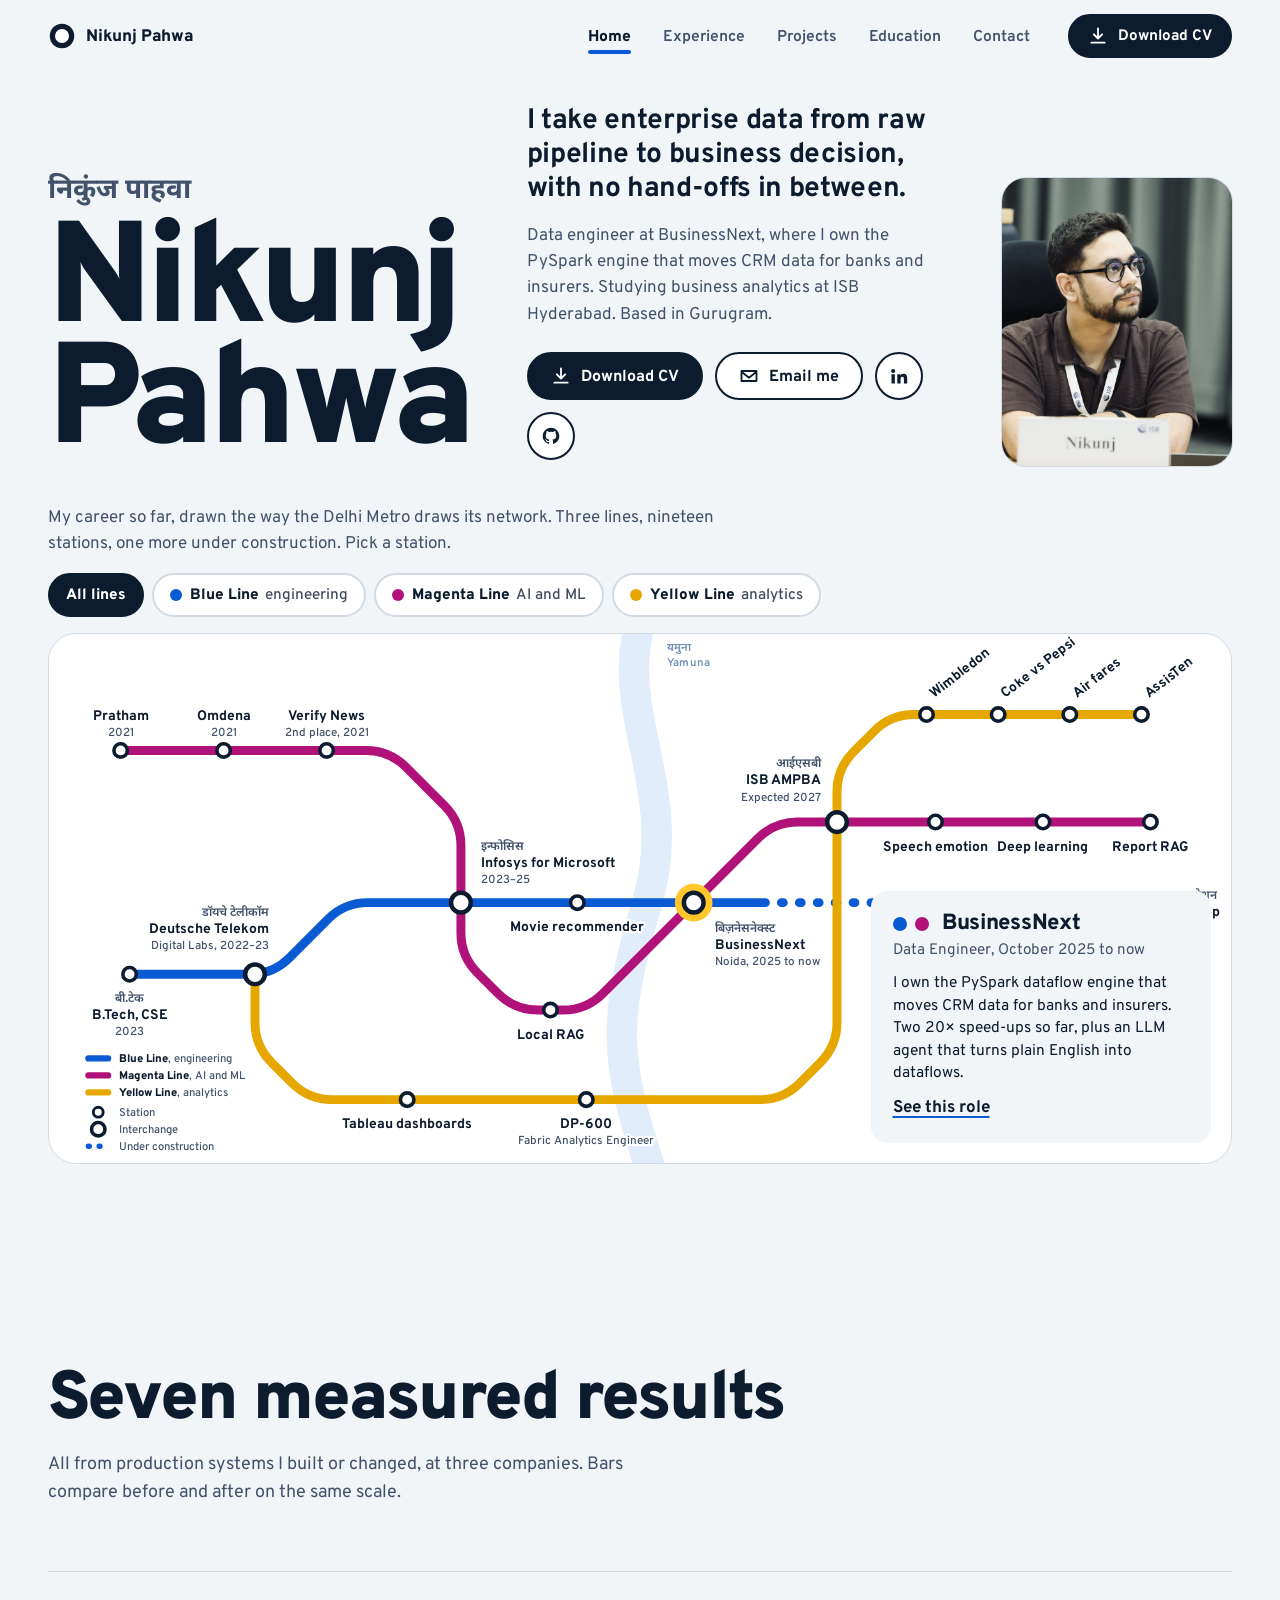
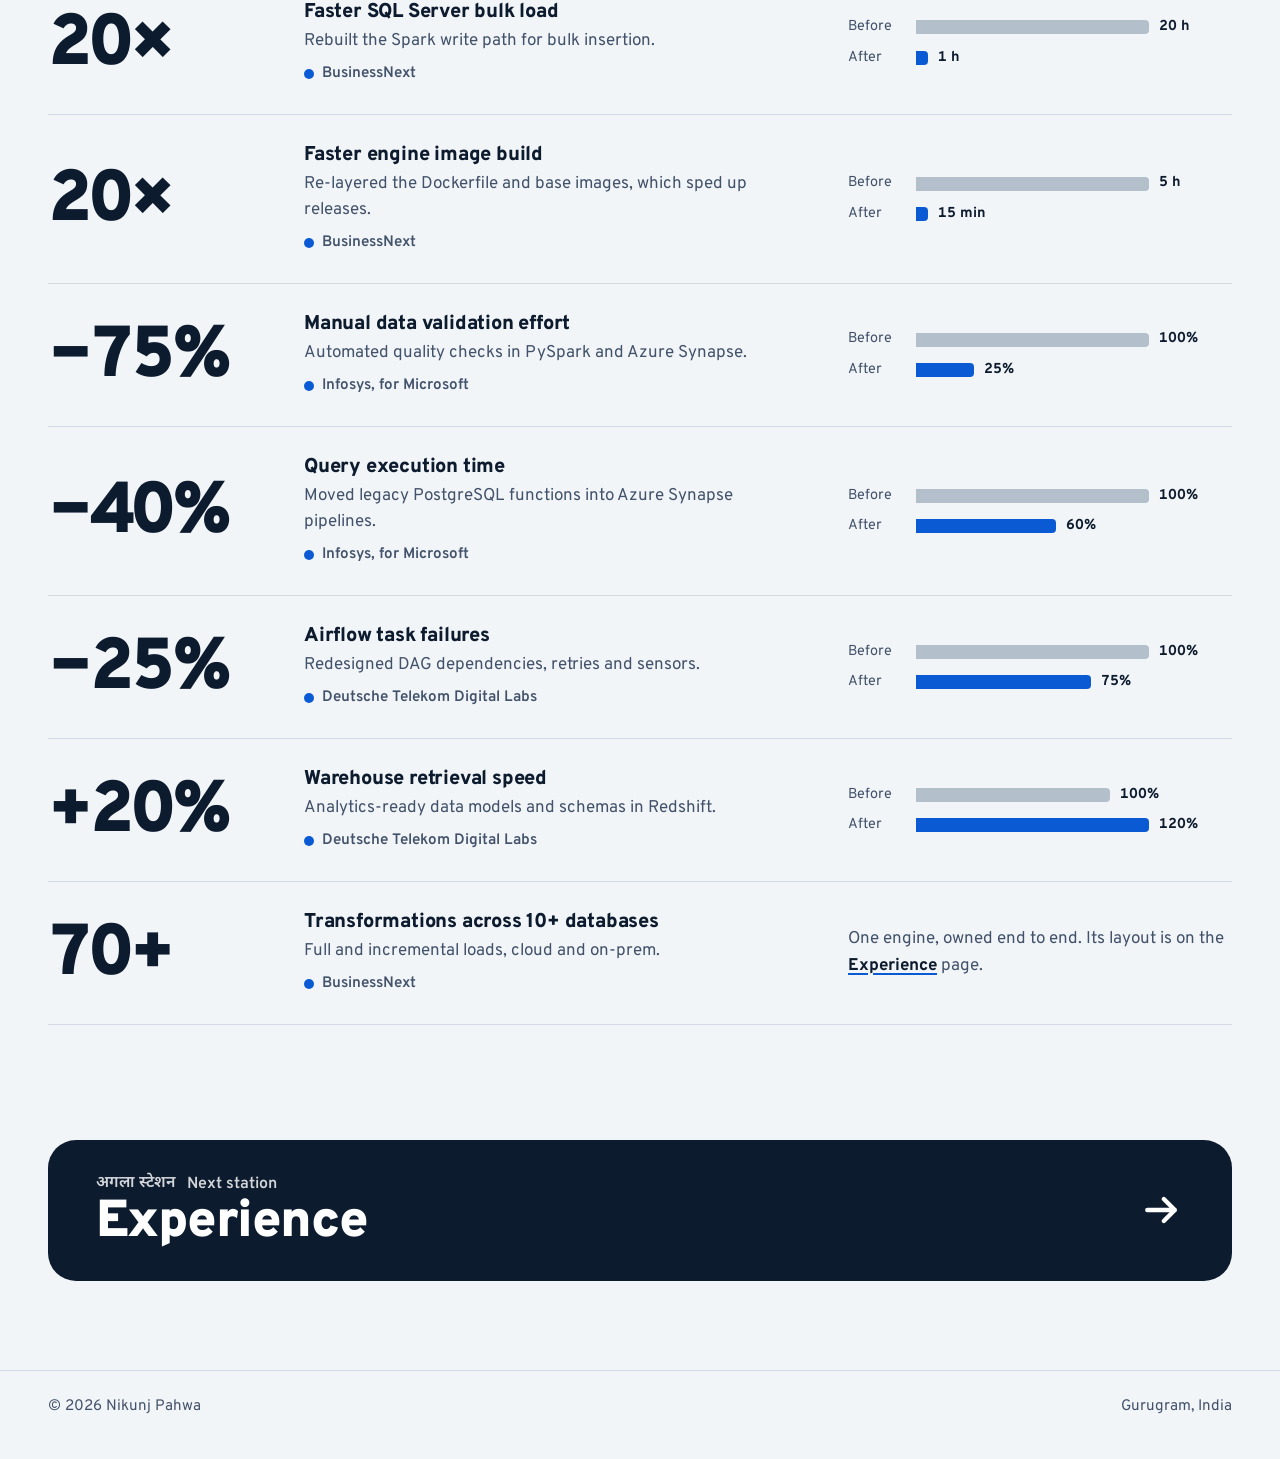
==== index.html @ 9998d5fd "Publish portfolio site Five pages drawn as a Delhi Metro map: home, experience, projects, education " ====
<!DOCTYPE html>
<html lang="en">
<head>
<meta charset="utf-8">
<meta name="viewport" content="width=device-width, initial-scale=1">
<title>Nikunj Pahwa, data engineer</title>
<meta name="description" content="Nikunj Pahwa is a data engineer in Gurugram who owns a PySpark dataflow engine at BusinessNext and studies business analytics at ISB. His career, drawn as a Delhi Metro style map.">
<meta name="theme-color" content="#F2F5F8">
<link rel="canonical" href="https://nik-o-o.github.io/">
<meta property="og:type" content="website">
<meta property="og:site_name" content="Nikunj Pahwa">
<meta property="og:title" content="Nikunj Pahwa, data engineer">
<meta property="og:description" content="Nikunj Pahwa is a data engineer in Gurugram who owns a PySpark dataflow engine at BusinessNext and studies business analytics at ISB. His career, drawn as a Delhi Metro style map.">
<meta property="og:url" content="https://nik-o-o.github.io/">
<meta property="og:image" content="https://nik-o-o.github.io/share.png">
<meta property="og:image:width" content="1200">
<meta property="og:image:height" content="630">
<meta property="og:image:alt" content="Nikunj Pahwa, data engineer, with his career drawn as a metro map">
<meta name="twitter:card" content="summary_large_image">
<link rel="stylesheet" href="fonts.css">
<link rel="stylesheet" href="styles.css">
<link rel="icon" href="data:image/svg+xml,%3Csvg xmlns='http://www.w3.org/2000/svg' viewBox='0 0 32 32'%3E%3Ccircle cx='16' cy='16' r='11' fill='%23fff' stroke='%230D1B2E' stroke-width='6'/%3E%3C/svg%3E">
</head>
<body style="--here:var(--eng)">

<svg width="0" height="0" style="position:absolute" aria-hidden="true" focusable="false">
  <defs>
    <symbol id="i-download" viewBox="0 0 24 24"><path d="M12 3v12m0 0-5-5m5 5 5-5M4 20h16" fill="none" stroke="currentColor" stroke-width="2.2" stroke-linecap="round" stroke-linejoin="round"/></symbol>
    <symbol id="i-mail" viewBox="0 0 24 24"><path d="M3 6h18v12H3zM3 7l9 7 9-7" fill="none" stroke="currentColor" stroke-width="2.2" stroke-linecap="round" stroke-linejoin="round"/></symbol>
    <symbol id="i-copy" viewBox="0 0 24 24"><path d="M9 9h11v11H9zM5 15H4V4h11v1" fill="none" stroke="currentColor" stroke-width="2.2" stroke-linecap="round" stroke-linejoin="round"/></symbol>
    <symbol id="i-linkedin" viewBox="0 0 24 24"><path fill="currentColor" d="M4.98 3.5a2.5 2.5 0 1 1 0 5 2.5 2.5 0 0 1 0-5ZM3 9.75h4V21H3V9.75Zm6.5 0h3.8v1.6h.06c.53-.95 1.83-1.95 3.76-1.95 4.02 0 4.76 2.5 4.76 5.75V21h-4v-5.2c0-1.24-.02-2.84-1.83-2.84-1.83 0-2.11 1.35-2.11 2.75V21h-4V9.75Z"/></symbol>
    <symbol id="i-github" viewBox="0 0 24 24"><path fill="currentColor" d="M12 2a10 10 0 0 0-3.16 19.49c.5.09.68-.22.68-.48v-1.7c-2.78.6-3.37-1.34-3.37-1.34-.46-1.16-1.11-1.47-1.11-1.47-.91-.62.07-.6.07-.6 1 .07 1.53 1.03 1.53 1.03.9 1.52 2.34 1.08 2.91.83.09-.65.35-1.09.63-1.34-2.22-.25-4.56-1.11-4.56-4.94 0-1.09.39-1.98 1.03-2.68-.1-.25-.45-1.27.1-2.64 0 0 .84-.27 2.75 1.02a9.6 9.6 0 0 1 5 0c1.91-1.29 2.75-1.02 2.75-1.02.55 1.37.2 2.39.1 2.64.64.7 1.03 1.59 1.03 2.68 0 3.84-2.34 4.68-4.57 4.93.36.31.68.92.68 1.85v2.74c0 .27.18.58.69.48A10 10 0 0 0 12 2Z"/></symbol>
    <symbol id="i-out" viewBox="0 0 24 24"><path d="M9 5h10v10M19 5 6 18" fill="none" stroke="currentColor" stroke-width="2.2" stroke-linecap="round" stroke-linejoin="round"/></symbol>
    <symbol id="i-arrow" viewBox="0 0 24 24"><path d="M4 12h15m0 0-6-6m6 6-6 6" fill="none" stroke="currentColor" stroke-width="2.4" stroke-linecap="round" stroke-linejoin="round"/></symbol>
    <symbol id="i-send" viewBox="0 0 24 24"><path d="M21 3 10 14M21 3l-7 18-4-7-7-4 18-7Z" fill="none" stroke="currentColor" stroke-width="2.2" stroke-linecap="round" stroke-linejoin="round"/></symbol>
  </defs>
</svg>

<a class="skip" href="#main">Skip to content</a>

<header class="top">
  <div class="top-in">
    <a class="brand" href="index.html" aria-label="Nikunj Pahwa, home">
      <svg viewBox="0 0 32 32" width="28" height="28" aria-hidden="true"><circle cx="16" cy="16" r="11" fill="#fff" stroke="currentColor" stroke-width="6"/></svg>
      <span>Nikunj Pahwa</span>
    </a>
    <nav class="top-nav" aria-label="Pages"><a href="index.html" aria-current="page"><span>Home</span></a><a href="experience.html"><span>Experience</span></a><a href="projects.html"><span>Projects</span></a><a href="about.html"><span>Education</span></a><a href="contact.html"><span>Contact</span></a></nav>
    <a class="btn btn-ink btn-sm" href="Nikunj_Pahwa_CV.pdf" download><svg class="ic" aria-hidden="true"><use href="#i-download"/></svg><span>Download CV</span></a>
  </div>
</header>

<main id="main">
<section class="hero" aria-labelledby="h-name">
  <div class="wrap">
    <div class="hero-head">
      <div class="hero-name">
        <p class="hi" lang="hi">निकुंज पाहवा</p>
        <h1 id="h-name">Nikunj<br>Pahwa</h1>
      </div>
      <div class="hero-photo"><img src="photo.jpg" width="720" height="900" alt="Nikunj Pahwa at an ISB session, behind a name card that reads Nikunj"></div>
      <div class="hero-say">
        <p class="lede">I take enterprise data from raw pipeline to business decision, with no hand-offs in between.</p>
        <p class="where">Data engineer at BusinessNext, where I own the PySpark engine that moves CRM data for banks and insurers. Studying business analytics at ISB Hyderabad. Based in Gurugram.</p>
        <div class="actions">
          <a class="btn btn-ink" href="Nikunj_Pahwa_CV.pdf" download><svg class="ic" aria-hidden="true"><use href="#i-download"/></svg><span>Download CV</span></a>
          <a class="btn" href="mailto:nikunjpahwa2000@gmail.com"><svg class="ic" aria-hidden="true"><use href="#i-mail"/></svg><span>Email me</span></a>
          <a class="btn btn-icon" href="https://www.linkedin.com/in/nikunjpahwa/" target="_blank" rel="noopener" aria-label="LinkedIn profile"><svg class="ic" aria-hidden="true"><use href="#i-linkedin"/></svg></a>
          <a class="btn btn-icon" href="https://github.com/nik-o-o" target="_blank" rel="noopener" aria-label="GitHub profile"><svg class="ic" aria-hidden="true"><use href="#i-github"/></svg></a>
        </div>
      </div>
    </div>

    <div class="map-bar">
      <p id="map-cap">My career so far, drawn the way the Delhi Metro draws its network. Three lines, nineteen stations, one more under construction. Pick a station.</p>
      <div class="linekey" role="group" aria-label="Show a line">
        <button type="button" data-line="all" aria-pressed="true"><b>All lines</b></button>
        <button type="button" data-line="eng" aria-pressed="false"><i class="bul eng" aria-hidden="true"></i><b>Blue Line</b><span>engineering</span></button>
        <button type="button" data-line="ml" aria-pressed="false"><i class="bul ml" aria-hidden="true"></i><b>Magenta Line</b><span>AI and ML</span></button>
        <button type="button" data-line="ana" aria-pressed="false"><i class="bul ana" aria-hidden="true"></i><b>Yellow Line</b><span>analytics</span></button>
      </div>
    </div>

    <div class="map-panel">
      <div class="map-scroll" id="mapScroll" tabindex="-1">
        <svg id="map" viewBox="0 0 1320 590" role="group" aria-labelledby="map-cap"></svg>
      </div>
      <p class="pan-hint">Drag the map sideways to see every line.</p>
      <aside class="board" id="board" aria-live="polite" aria-label="Selected station"></aside>
    </div>
  </div>
</section>

<section class="sec" id="results" aria-labelledby="h-results">
  <div class="wrap">
    <header class="sec-head">
      <h2 id="h-results">Seven measured results</h2>
      <p>All from production systems I built or changed, at three companies. Bars compare before and after on the same scale.</p>
    </header>
    <ul class="results" id="resultList"></ul>
  </div>
</section>

<nav class="next" aria-label="Next page">
  <div class="wrap">
    <a href="experience.html">
      <span><span class="lab"><span lang="hi">अगला स्टेशन</span><span>Next station</span></span><strong>Experience</strong></span>
      <svg class="ic" aria-hidden="true"><use href="#i-arrow"/></svg>
    </a>
  </div>
</nav>
</main>

<footer class="foot">
  <div class="wrap">
    <p>© 2026 Nikunj Pahwa</p>
    <p>Gurugram, India</p>
  </div>
</footer>

<div class="toast" id="toast" role="status" aria-live="polite"></div>

<script src="script.js"></script>
</body>
</html>
---- fonts.css ----
/* Overpass (SIL Open Font License), embedded so the page also works when opened straight from disk. */
@font-face{font-family:"Overpass";src:url("[data-uri]") format("woff2");font-weight:100 900;font-style:normal;font-display:swap}
/* Noto Sans Devanagari (SIL Open Font License), reduced to the Hindi words this site uses. */
@font-face{font-family:"Noto Sans Devanagari";src:url("[data-uri]") format("woff2");font-weight:100 900;font-style:normal;font-display:swap}
---- styles.css ----
/* Nikunj Pahwa portfolio. Light theme, drawn in the manner of a Delhi Metro map.
   Tokens first, then base, components, sections. Spacing on an 8px grid. */

:root{
  /* surfaces and ink */
  --ground:#F2F5F8;
  --surface:#FFFFFF;
  --ink:#0D1B2E;
  --ink-2:#42526A;
  --ink-3:#5A687D;
  --rule:#D3DAE3;
  --neutral-bar:#B4BFCC;

  /* the three lines (validated as a colour-blind-safe set) */
  --eng:#0A5BD3;
  --ml:#B0127A;
  --ana:#E6A700;
  --eng-wash:#E6EFFC;
  --ml-wash:#F9E7F2;
  --ana-wash:#FFF4CF;
  --river:#E1EDFB;
  --heat-lo:#FFF8E1;
  --heat-hi:#E08A00;
  --hindi:"Noto Sans Devanagari","Kohinoor Devanagari","Nirmala UI",sans-serif;

  /* selection, "you are here" */
  --you:#FFC72C;

  --radius-s:8px;
  --radius-m:16px;
  --radius-l:28px;
  --wrap:1320px;
  --pad:clamp(20px,4vw,48px);
  --t:200ms;
  --font:"Overpass",ui-sans-serif,system-ui,-apple-system,"Segoe UI",Roboto,"Helvetica Neue",Arial,sans-serif;
}

*,*::before,*::after{box-sizing:border-box}
html{scroll-behavior:smooth;-webkit-text-size-adjust:100%;scroll-padding-top:136px}
@media (min-width:980px){html{scroll-padding-top:96px}}
[lang="hi"]{font-family:var(--hindi)}
body{
  margin:0;background:var(--ground);color:var(--ink);
  font-family:var(--font);font-size:1.0625rem;line-height:1.55;font-weight:400;
  -webkit-font-smoothing:antialiased;text-rendering:optimizeLegibility;
}
h1,h2,h3,h4,p,ul,ol,dl,dd,figure{margin:0}
ul,ol{padding:0;list-style:none}
a{color:inherit}
button,input,textarea{font:inherit;color:inherit}
strong,b{font-weight:700}
:focus-visible{outline:3px solid var(--eng);outline-offset:3px;border-radius:4px}
.sr{position:absolute;width:1px;height:1px;overflow:hidden;clip:rect(0 0 0 0);white-space:nowrap}
.wrap{max-width:calc(var(--wrap) + 2*var(--pad));margin-inline:auto;padding-inline:var(--pad)}

.skip{position:absolute;left:16px;top:-80px;z-index:100;background:var(--ink);color:#fff;padding:12px 16px;border-radius:var(--radius-s);font-weight:700}
.skip:focus{top:16px}

/* line bullets: the same coloured disc the map key uses */
.bul{display:inline-block;width:.62em;height:.62em;border-radius:50%;margin-right:.42em;vertical-align:.02em;flex:none}
.bul.eng{background:var(--eng)}
.bul.ml{background:var(--ml)}
.bul.ana{background:var(--ana)}
.bul + .bul{margin-left:-.22em}

/* ---------- buttons ---------- */
.btn{
  display:inline-flex;align-items:center;justify-content:center;gap:10px;
  min-height:48px;padding:0 22px;border-radius:999px;
  border:2px solid var(--ink);background:var(--surface);color:var(--ink);
  font-weight:700;font-size:1rem;line-height:1;text-decoration:none;cursor:pointer;
  transition:background var(--t),color var(--t),border-color var(--t);
}
.btn span{padding-top:.14em}
.btn:hover{background:var(--ink);color:#fff}
.btn-ink{background:var(--ink);color:#fff}
.btn-ink:hover{background:var(--eng);border-color:var(--eng)}
.btn-eng{background:var(--eng);border-color:var(--eng);color:#fff}
.btn-eng:hover{background:var(--ink);border-color:var(--ink)}
.btn-icon{width:48px;padding:0}
.btn-sm{min-height:44px;padding:0 18px;font-size:.95rem}
.ic{width:20px;height:20px;flex:none}

.text-link{display:inline-flex;align-items:center;gap:8px;min-height:44px;font-weight:700;text-decoration:underline;text-decoration-thickness:2px;text-underline-offset:4px;text-decoration-color:var(--eng)}
.text-link:hover{color:var(--eng)}
.text-link .ic{width:16px;height:16px}

/* segmented control */
.seg{display:inline-flex;border:2px solid var(--ink);border-radius:999px;padding:2px;background:var(--surface);flex:none}
.seg button{min-height:44px;padding:0 16px;border:0;border-radius:999px;background:transparent;font-weight:700;font-size:.9rem;cursor:pointer;transition:background var(--t),color var(--t)}
.seg button[aria-pressed="true"]{background:var(--ink);color:#fff}

/* ---------- top bar ---------- */
.top{position:sticky;top:0;z-index:50;background:color-mix(in srgb,var(--ground) 86%,transparent);backdrop-filter:blur(12px);-webkit-backdrop-filter:blur(12px);border-bottom:1px solid transparent;transition:border-color var(--t)}
.top.is-stuck{border-bottom-color:var(--rule)}
.top-in{max-width:calc(var(--wrap) + 2*var(--pad));margin-inline:auto;padding:0 var(--pad);display:grid;grid-template-columns:1fr auto;grid-template-areas:"brand cv" "nav nav";align-items:center;gap:0 24px}
.brand{grid-area:brand;display:inline-flex;align-items:center;gap:10px;font-weight:800;font-size:1.05rem;text-decoration:none;min-height:64px;letter-spacing:-.01em;justify-self:start}
.brand span{padding-top:.14em}
.top .btn-sm{grid-area:cv}
.top-nav{grid-area:nav;display:flex;gap:4px;overflow-x:auto;margin:0 calc(-1*var(--pad));padding:0 calc(var(--pad) - 14px) 8px;scrollbar-width:none}
.top-nav::-webkit-scrollbar{display:none}
.top-nav a{position:relative;display:inline-flex;align-items:center;min-height:44px;padding:0 14px;border-radius:999px;font-weight:600;font-size:.98rem;text-decoration:none;color:var(--ink-2);white-space:nowrap;transition:background var(--t),color var(--t)}
.top-nav a span{padding-top:.14em}
@media (max-width:979px){.top-nav{gap:0;padding-inline:calc(var(--pad) - 7px)}.top-nav a{padding:0 7px;font-size:.9rem}.top-nav a[aria-current="page"]::after{left:7px;right:7px}}
.top-nav a:hover{background:var(--surface);color:var(--ink)}
.top-nav a[aria-current="page"]{color:var(--ink);font-weight:800}
.top-nav a[aria-current="page"]::after{content:"";position:absolute;left:14px;right:14px;bottom:4px;height:4px;border-radius:2px;background:var(--here,var(--eng))}
@media (min-width:980px){
  .top-in{grid-template-columns:auto 1fr auto;grid-template-areas:"brand nav cv";height:72px}
  .top-nav{justify-content:flex-end;overflow:visible;margin:0;padding:0}
}

/* ---------- hero ---------- */
.hero{padding:clamp(16px,2.4vw,32px) 0 clamp(48px,7vw,96px)}
.hero-head{display:grid;gap:20px 24px;margin-bottom:clamp(28px,3vw,40px);grid-template-columns:minmax(0,1fr);grid-template-areas:"photo" "name" "say"}
.hero-name{grid-area:name}
.hero-name .hi{font-weight:700;font-size:clamp(1.25rem,2.2vw,1.75rem);color:var(--ink-2);line-height:1.3;margin-bottom:4px}
.hero h1{
  font-weight:900;font-size:clamp(4.25rem,19vw,9.75rem);line-height:.84;letter-spacing:-.04em;
  padding-top:.08em;
}
.hero-photo{grid-area:photo;width:120px;aspect-ratio:4/5;border-radius:20px;overflow:hidden;background:var(--rule);box-shadow:0 0 0 1px var(--rule)}
.hero-photo img{display:block;width:100%;height:100%;object-fit:cover;object-position:50% 30%}
.hero-say{grid-area:say;max-width:36rem}
.lede{font-size:clamp(1.375rem,2.2vw,1.875rem);line-height:1.22;font-weight:700;letter-spacing:-.012em;text-wrap:balance}
.where{margin-top:16px;color:var(--ink-2);max-width:34rem}
.actions{display:flex;flex-wrap:wrap;gap:12px;margin-top:24px}
@media (min-width:900px){
  .hero-head{grid-template-columns:auto minmax(0,1fr);grid-template-areas:"name photo" "name say";align-items:end;gap:20px clamp(40px,6vw,96px)}
  .hero h1{font-size:clamp(6rem,11.2vw,9.75rem)}
  .hero-photo{width:104px;border-radius:16px}
  .hero-say{padding-bottom:6px}
}
@media (min-width:1180px){
  .hero-head{grid-template-columns:auto minmax(0,1fr) clamp(200px,18vw,248px);grid-template-areas:"name say photo";gap:0 clamp(40px,4.4vw,72px)}
  .hero-photo{width:100%;border-radius:24px}
}

.map-bar{display:flex;flex-wrap:wrap;align-items:center;justify-content:space-between;gap:16px 32px;margin-bottom:16px}
.map-bar p{color:var(--ink-2);max-width:44rem}
.linekey{display:flex;flex-wrap:wrap;gap:8px}
.linekey button{
  display:inline-flex;align-items:center;min-height:44px;padding:0 16px;border-radius:999px;
  border:2px solid var(--rule);background:var(--surface);font-weight:700;font-size:.95rem;cursor:pointer;
  transition:border-color var(--t),background var(--t),color var(--t);
}
.linekey button:hover{border-color:var(--ink)}
.linekey button[aria-pressed="true"]{background:var(--ink);border-color:var(--ink);color:#fff}
.linekey .bul{width:12px;height:12px;margin-right:8px;box-shadow:0 0 0 2px #fff}
.linekey b{font-weight:800;padding-top:.14em}
.linekey span{font-weight:500;margin-left:6px;padding-top:.14em;opacity:.78}

.map-panel{position:relative;background:var(--surface);border:1px solid var(--rule);border-radius:var(--radius-l);overflow:hidden}
.map-scroll{overflow-x:auto;overscroll-behavior-x:contain;-webkit-overflow-scrolling:touch}
#map{display:block;width:100%;min-width:1040px;height:auto;font-family:var(--font)}
.pan-hint{padding:0 20px 12px;font-size:.875rem;color:var(--ink-3)}
@media (min-width:1088px){.pan-hint{display:none}}

/* map marks */
#map .line{fill:none;stroke-width:10;stroke-linecap:round;stroke-linejoin:round;transition:opacity var(--t)}
#map .line.eng{stroke:var(--eng)} #map .line.ml{stroke:var(--ml)} #map .line.ana{stroke:var(--ana)}
#map .future{fill:none;stroke:var(--eng);stroke-width:10;stroke-dasharray:2 18;stroke-linecap:round;transition:opacity var(--t)}
#map .lbl{font-size:15.5px;font-weight:700;fill:var(--ink);paint-order:stroke;stroke:#fff;stroke-width:5px;stroke-linejoin:round}
#map .sub{font-size:13px;font-weight:500;fill:var(--ink-2);paint-order:stroke;stroke:#fff;stroke-width:5px;stroke-linejoin:round}
#map .key text{font-size:12.5px;font-weight:500;fill:var(--ink-2)}
#map .key .k-n{font-weight:800;fill:var(--ink)}
#map .lbl-hi{font-family:var(--hindi);font-size:13.5px;font-weight:600;fill:var(--ink-2);paint-order:stroke;stroke:#fff;stroke-width:5px;stroke-linejoin:round}
#map .river-lbl{font-size:12.5px;font-weight:600;fill:#6F8FB8;letter-spacing:.02em}
#map .river-lbl.hi{font-family:var(--hindi);letter-spacing:0}
#map .st{cursor:pointer;transition:opacity var(--t)}
#map .st:focus{outline:none}
#map .st .halo{fill:var(--you);opacity:0;transition:opacity var(--t)}
#map .st .dot{fill:#fff;stroke:var(--ink);stroke-width:4;transition:stroke-width var(--t)}
#map .st.x .dot{stroke-width:5}
#map .st.open .dot{stroke:var(--eng);stroke-dasharray:4 4}
#map .st:hover .dot,#map .st:focus-visible .dot{stroke-width:6.5}
#map .st.is-on .halo{opacity:1}
#map .st:focus-visible .halo{opacity:1;fill:var(--eng-wash);stroke:var(--eng);stroke-width:3}
#map .train{fill:var(--ink);transition:opacity var(--t)}
#map .train-lamp{fill:var(--you)}
#map .dim{opacity:.14}
#map .st.dim{opacity:.28}
#map .hide{opacity:0}

/* station board */
.board{border-top:1px solid var(--rule);padding:20px 24px 24px;display:grid;gap:8px 32px}
.board h3{font-size:1.375rem;font-weight:800;letter-spacing:-.015em;line-height:1.15;display:flex;align-items:center;flex-wrap:wrap;gap:0 4px}
.board h3 .bul{width:14px;height:14px}
.board .meta{color:var(--ink-2);font-size:.95rem;margin-top:2px}
.board .txt{font-size:1rem;line-height:1.45}
.board a{display:inline-flex;align-items:center;min-height:44px;font-weight:700;text-decoration:underline;text-decoration-thickness:2px;text-underline-offset:4px;text-decoration-color:var(--eng)}
.board a:hover{color:var(--eng)}
@media (min-width:760px){
  .board{grid-template-columns:minmax(0,22rem) minmax(0,1fr) auto;align-items:center}
}
@media (min-width:1280px){
  .board{
    position:absolute;right:20px;bottom:20px;width:calc(30.5% - 20px);
    display:block;border:0;background:var(--ground);border-radius:var(--radius-m);padding:20px 22px 12px;
    min-height:212px;
  }
  .board .txt{margin-top:10px;font-size:.97rem}
  .board a{margin-top:2px}
}

/* ---------- sections ---------- */
.sec{padding:clamp(64px,9vw,128px) 0}
.sec + .sec{border-top:1px solid var(--rule)}
.sec-head{margin-bottom:clamp(32px,5vw,64px);max-width:52rem}
.sec-head h2{font-weight:900;font-size:clamp(2.25rem,5.4vw,4.25rem);line-height:.98;letter-spacing:-.03em;text-wrap:balance}
.sec-head h2 .bul{width:.42em;height:.42em;vertical-align:.14em;margin-right:.24em}
.sec-head h2 .bul + .bul{margin-left:-.12em}
.sec-head p{margin-top:16px;color:var(--ink-2);font-size:1.125rem;max-width:40rem}

.kind{display:flex;align-items:center;font-size:.95rem;font-weight:600;color:var(--ink-2);margin-bottom:8px}
.kind .bul{width:12px;height:12px;margin-right:8px}
.kind .bul + .bul{margin-left:-4px}
.points{display:grid;gap:10px}
.points li{position:relative;padding-left:22px;max-width:44rem}
.points li::before{content:"";position:absolute;left:0;top:.62em;width:10px;height:3px;border-radius:2px;background:var(--ink)}
.tools-line{margin-top:20px;font-size:.95rem;color:var(--ink-2);max-width:44rem}
.tools-line span{font-weight:700;color:var(--ink);margin-right:6px}

/* ---------- results ---------- */
.results li{display:grid;gap:8px 24px;padding:24px 0;border-top:1px solid var(--rule);align-items:center}
.results li:last-child{border-bottom:1px solid var(--rule)}
.results .fig{font-weight:900;font-size:clamp(3rem,6vw,4.5rem);line-height:.9;letter-spacing:-.04em;padding-top:.1em;font-variant-numeric:tabular-nums}
.results h3{font-size:1.25rem;font-weight:800;letter-spacing:-.01em;line-height:1.2}
.results .how{color:var(--ink-2);margin-top:4px;max-width:30rem}
.results .at{display:flex;align-items:center;font-size:.95rem;font-weight:600;color:var(--ink-2);margin-top:8px}
.results .at .bul{width:10px;height:10px;margin-right:8px}
.cmp{display:grid;gap:8px}
.cmp-row{display:grid;grid-template-columns:3.5rem minmax(0,1fr);align-items:center;gap:12px;font-size:.9rem;color:var(--ink-2)}
.cmp-track{display:flex;align-items:center;gap:10px}
.cmp-bar{height:14px;border-radius:0 4px 4px 0;background:var(--neutral-bar);min-width:4px;transform-origin:left center;flex:none}
.cmp-bar.after{background:var(--eng)}
.cmp-val{font-weight:700;color:var(--ink);white-space:nowrap;font-variant-numeric:tabular-nums}
.results .plain{color:var(--ink-2);max-width:26rem}
.results .plain a{color:var(--ink);font-weight:700;text-decoration:underline;text-decoration-thickness:2px;text-underline-offset:3px;text-decoration-color:var(--eng)}
@media (min-width:860px){
  .results li{grid-template-columns:13rem minmax(0,1fr) minmax(0,24rem);gap:16px 48px;padding:28px 0}
}
.results.is-armed .cmp-bar{transform:scaleX(0)}
.results.is-armed.is-in .cmp-bar{transform:none;transition:transform 700ms cubic-bezier(.2,.7,.2,1)}
.results.is-armed.is-in li:nth-child(2) .cmp-bar{transition-delay:80ms}
.results.is-armed.is-in li:nth-child(3) .cmp-bar{transition-delay:160ms}
.results.is-armed.is-in li:nth-child(4) .cmp-bar{transition-delay:240ms}
.results.is-armed.is-in li:nth-child(5) .cmp-bar{transition-delay:320ms}

/* ---------- experience strip ---------- */
.strip{position:relative;padding-top:56px}
.strip::before{content:"";position:absolute;left:10px;top:0;width:10px;height:72px;
  background:radial-gradient(circle,var(--eng) 4.6px,transparent 5.2px) 0 0/10px 20px repeat-y}
.stop{position:relative;padding:0 0 clamp(56px,7vw,88px) 56px;display:grid;gap:20px}
.stop::before{content:"";position:absolute;left:10px;top:16px;bottom:-16px;width:10px;background:var(--eng)}
.stop:last-child{padding-bottom:0}
.stop:last-child::before{display:none}
.stop::after{content:"";position:absolute;left:0;top:2px;width:30px;height:30px;border-radius:50%;background:#fff;border:6px solid var(--ink)}
.stop.is-now::after{background:var(--you)}
.stop-head h3{font-size:clamp(1.625rem,3vw,2.25rem);font-weight:900;letter-spacing:-.025em;line-height:1.05}
.stop-head .role{font-weight:700;margin-top:8px}
.stop-head .when{color:var(--ink-2);margin-top:2px}
.stop-head .aka{display:block}
@media (min-width:980px){
  .stop{grid-template-columns:19rem minmax(0,1fr);gap:48px;padding-left:72px}
}

.route{display:flex;flex-wrap:wrap;gap:6px 0;margin-top:10px}
.route b{position:relative;display:inline-flex;align-items:center;font-weight:700;font-size:.95rem;padding-right:36px}
.route b::before{content:"";width:12px;height:12px;border-radius:50%;border:3px solid var(--ink);background:#fff;margin-right:8px;flex:none;position:relative;z-index:1}
.route b::after{content:"";position:absolute;right:4px;top:50%;width:24px;height:4px;margin-top:-2px;border-radius:2px;background:var(--eng)}
.route b:last-child{padding-right:0}
.route b:last-child::after{display:none}

.engine{display:grid;gap:12px;margin-top:32px;max-width:52rem}
.engine > div{position:relative;border-radius:var(--radius-m);padding:18px 20px;background:var(--surface);border:1px solid var(--rule)}
.engine h4{font-size:1rem;font-weight:800;letter-spacing:-.005em}
.engine p{font-size:.93rem;color:var(--ink-2);margin-top:4px;line-height:1.45}
.engine .eng-core{background:var(--eng);border-color:var(--eng);color:#fff}
.engine .eng-core p{color:#fff}
@media (min-width:720px){
  .engine{grid-template-columns:1fr 1.15fr 1fr;gap:40px}
  .engine > div + div::before{content:"";position:absolute;left:-40px;top:50%;width:40px;height:6px;margin-top:-3px;background:var(--eng)}
}

.agent{margin-top:32px;background:var(--surface);border:1px solid var(--rule);border-radius:var(--radius-l);padding:clamp(20px,3vw,32px);max-width:52rem}
.agent h4{font-size:1.25rem;font-weight:800;letter-spacing:-.01em}
.agent-note{color:var(--ink-2);font-size:.95rem;margin-top:6px;max-width:40rem}
.agent textarea{display:block;width:100%;margin-top:16px;padding:14px 16px;border:2px solid var(--rule);border-radius:var(--radius-m);background:var(--ground);resize:vertical;min-height:136px;line-height:1.45;transition:border-color var(--t)}
.agent textarea:focus{outline:none;border-color:var(--eng)}
.agent-row{display:flex;flex-wrap:wrap;align-items:center;gap:12px 16px;margin-top:12px}
.presets{display:flex;flex-wrap:wrap;gap:8px}
.presets button{min-height:44px;padding:0 14px;border-radius:999px;border:2px solid var(--rule);background:transparent;font-weight:600;font-size:.9rem;cursor:pointer;transition:border-color var(--t)}
.presets button:hover{border-color:var(--ink)}
.agent-out{margin-top:24px;padding-top:20px;border-top:1px solid var(--rule)}
.agent-sum{font-weight:700}
.agent-msg{margin-top:12px;font-size:.93rem;color:var(--ink-2)}
.ops{position:relative;margin-top:16px;display:grid;gap:0}
.ops li{position:relative;display:grid;gap:0 12px;align-items:center;padding:8px 0 8px 34px;animation:opIn 240ms both}
@media (min-width:640px){.ops li{grid-template-columns:6.5rem minmax(0,1fr)}}
.ops li::before{content:"";position:absolute;left:7px;top:0;bottom:0;width:6px;background:var(--eng)}
.ops li:first-child::before{top:50%}
.ops li:last-child::before{bottom:50%}
.ops li:only-child::before{display:none}
.ops li::after{content:"";position:absolute;left:1px;top:50%;width:18px;height:18px;margin-top:-9px;border-radius:50%;background:#fff;border:4px solid var(--ink)}
.ops .k{font-weight:800}
.ops .d{color:var(--ink-2);font-size:.95rem;overflow-wrap:break-word}
@keyframes opIn{from{opacity:0;transform:translateY(6px)}}
.agent details{margin-top:16px}
.agent summary{display:inline-flex;align-items:center;min-height:44px;font-weight:700;cursor:pointer;text-decoration:underline;text-decoration-thickness:2px;text-underline-offset:4px;text-decoration-color:var(--eng);list-style:none}
.agent summary::-webkit-details-marker{display:none}
.agent pre{margin:8px 0 0;padding:16px;border-radius:var(--radius-m);background:var(--ground);overflow:auto;max-height:340px;font-size:.84rem;line-height:1.5}
.agent code{font-family:ui-monospace,SFMono-Regular,Menlo,Consolas,monospace}
.agent .k1{color:var(--eng)}
.agent .s1{color:#8A0E60}

/* ---------- projects ---------- */
.feat{display:grid;gap:32px;padding:clamp(40px,5vw,64px) 0;border-top:1px solid var(--rule)}
.feat:first-of-type{border-top:0;padding-top:0}
.feat h3{font-size:clamp(1.875rem,3.6vw,2.75rem);font-weight:900;letter-spacing:-.028em;line-height:1.02}
.ask{margin-top:12px;font-size:1.1875rem;line-height:1.4;font-weight:500;max-width:36rem}
.stats{display:grid;grid-template-columns:repeat(3,minmax(0,1fr));gap:16px 24px;margin:28px 0}
.stats dt{font-weight:900;font-size:clamp(1.75rem,3vw,2.5rem);letter-spacing:-.03em;line-height:1;font-variant-numeric:tabular-nums;white-space:nowrap}
.stats dd{margin-top:6px;font-size:.9rem;line-height:1.35;color:var(--ink-2)}
@media (max-width:520px){.stats{grid-template-columns:1fr}.stats div{display:grid;grid-template-columns:7rem 1fr;gap:12px;align-items:baseline}}
@media (min-width:1040px){
  .feat{grid-template-columns:minmax(0,1fr) minmax(0,1fr);gap:clamp(40px,5vw,80px);align-items:start}
  .feat.flip .feat-text{order:2}
  .feat .viz{position:sticky;top:104px}
}

.viz{background:var(--surface);border:1px solid var(--rule);border-radius:var(--radius-l);padding:clamp(20px,3vw,32px)}
.viz-head{display:flex;flex-wrap:wrap;align-items:center;justify-content:space-between;gap:12px 16px;margin-bottom:24px}
.viz-head h4{font-size:1.125rem;font-weight:800;letter-spacing:-.01em;line-height:1.25;max-width:26rem}
.viz-note{margin-top:20px;font-size:.95rem;color:var(--ink-2)}
.viz-note b{color:var(--ink)}
.viz-fine{margin-top:8px;font-size:.85rem;color:var(--ink-3)}

.hbars{display:grid;gap:16px}
.hb .n{display:flex;justify-content:space-between;gap:16px;font-size:.93rem;color:var(--ink-2);margin-bottom:6px}
.hb .n b{color:var(--ink);font-variant-numeric:tabular-nums}
.hb.final .n span{color:var(--ink);font-weight:700}
.hb-track{position:relative;height:16px}
.hb-track::before{content:"";position:absolute;inset:0;border-radius:0 4px 4px 0;background:var(--ground)}
.hb-bar{position:absolute;left:0;top:0;bottom:0;border-radius:0 4px 4px 0;background:color-mix(in srgb,var(--ml) 38%,#fff);transition:width 300ms cubic-bezier(.2,.7,.2,1)}
.hb.final .hb-bar{background:var(--ml)}
.hb-ci{position:absolute;top:50%;height:2px;margin-top:-1px;background:var(--ink)}
.hb-ci::before,.hb-ci::after{content:"";position:absolute;top:-4px;width:2px;height:10px;background:var(--ink)}
.hb-ci::before{left:0}.hb-ci::after{right:0}
.hb-target{position:absolute;top:-5px;bottom:-5px;width:0;border-left:2px dashed var(--ink)}
.hb-key{display:flex;flex-wrap:wrap;gap:6px 20px;margin-top:4px;font-size:.85rem;color:var(--ink-2)}
.hb-key span{display:inline-flex;align-items:center;gap:8px}
.hb-key i{display:inline-block;width:0;height:14px;border-left:2px dashed var(--ink)}
.hb-key i.ci{width:18px;height:2px;border:0;background:var(--ink)}

/* tennis grid */
.court-wrap{max-width:26rem}
.court{display:grid;grid-template-columns:2.75rem repeat(4,minmax(0,1fr));gap:2px}
.court .hd{display:flex;align-items:center;justify-content:center;font-size:.85rem;font-weight:700;color:var(--ink-2);min-height:28px}
.court .corner{font-size:.72rem;line-height:1.15;color:var(--ink-3);display:flex;align-items:center}
.court button,.adrow button{
  min-height:56px;border:0;border-radius:6px;cursor:pointer;color:var(--ink);
  display:flex;flex-direction:column;align-items:center;justify-content:center;gap:0;line-height:1.15;
  font-size:.82rem;font-weight:600;transition:box-shadow var(--t);
}
.court button small,.adrow button small{font-size:1.05rem;font-weight:800;font-variant-numeric:tabular-nums}
.court button:hover,.adrow button:hover{box-shadow:inset 0 0 0 2px var(--ink)}
.court button[aria-pressed="true"],.adrow button[aria-pressed="true"]{box-shadow:inset 0 0 0 3px var(--ink)}
.adrow{display:grid;grid-template-columns:2.75rem repeat(2,minmax(0,1fr));gap:2px;margin-top:2px}
.adrow button{min-height:48px;flex-direction:row;gap:8px}
.court-scale{display:flex;align-items:center;gap:10px;margin-top:12px;font-size:.82rem;color:var(--ink-2);max-width:26rem}
.court-scale i{flex:1;height:8px;border-radius:4px;background:linear-gradient(to right,var(--heat-lo),color-mix(in srgb,var(--heat-hi) 79%,var(--heat-lo)))}
.court-out{margin-top:20px;padding-top:20px;border-top:1px solid var(--rule)}
.court-out .row3{display:grid;grid-template-columns:repeat(3,minmax(0,1fr));gap:16px}
.court-out .row3 b{display:block;font-size:1.75rem;font-weight:900;letter-spacing:-.02em;line-height:1;font-variant-numeric:tabular-nums}
.court-out .row3 span{display:block;margin-top:6px;font-size:.85rem;line-height:1.3;color:var(--ink-2)}
.court-out p{margin-top:16px;font-size:.95rem}

/* elasticity */
.slider{display:grid;grid-template-columns:auto minmax(0,1fr) 3.25rem;align-items:center;gap:16px;margin-bottom:24px;font-weight:700}
.slider output{font-size:1.5rem;font-weight:900;letter-spacing:-.02em;text-align:right;font-variant-numeric:tabular-nums}
input[type=range]{-webkit-appearance:none;appearance:none;width:100%;height:44px;background:transparent;cursor:pointer;margin:0}
input[type=range]::-webkit-slider-runnable-track{height:8px;border-radius:4px;background:var(--ana)}
input[type=range]::-moz-range-track{height:8px;border-radius:4px;background:var(--ana)}
input[type=range]::-webkit-slider-thumb{-webkit-appearance:none;width:28px;height:28px;margin-top:-10px;border-radius:50%;background:#fff;border:6px solid var(--ink)}
input[type=range]::-moz-range-thumb{width:16px;height:16px;border-radius:50%;background:#fff;border:6px solid var(--ink)}
#cokeBars .hb-bar{background:var(--ana)}
#cokeBars .hb-base{position:absolute;top:-5px;bottom:-5px;width:0;border-left:2px solid var(--ink)}
#cokeBars .base-lab{position:relative;height:18px;font-size:.82rem;color:var(--ink-2)}
#cokeBars .base-lab span{position:absolute;transform:translateX(-50%);white-space:nowrap}

.more-h{margin-top:clamp(24px,4vw,48px);padding-top:clamp(40px,5vw,64px);border-top:1px solid var(--rule);font-size:clamp(1.5rem,2.6vw,2rem);font-weight:900;letter-spacing:-.02em}
.more{display:grid;gap:0 clamp(40px,5vw,80px);margin-top:8px}
.more article{padding:28px 0;border-bottom:1px solid var(--rule)}
.more h4{font-size:1.375rem;font-weight:800;letter-spacing:-.015em;line-height:1.15}
.more article > p:not(.kind):not(.tools-line){margin-top:10px;color:var(--ink-2);max-width:40rem}
.more .tools-line{margin-top:12px}
@media (min-width:900px){.more{grid-template-columns:1fr 1fr}}

/* ---------- rules ---------- */
.rules{display:grid;gap:40px clamp(32px,4vw,64px)}
.rules article{border-top:6px solid var(--ink);padding-top:20px}
.rules h3{font-size:1.5rem;font-weight:900;letter-spacing:-.02em;line-height:1.1}
.rules p{margin-top:10px;color:var(--ink-2)}
.rules .proof{color:var(--ink);font-weight:700}
.rules .src{display:flex;align-items:center;font-size:.9rem;font-weight:600;margin-top:14px}
.rules .src .bul{width:10px;height:10px;margin-right:8px}
@media (min-width:720px){.rules{grid-template-columns:1fr 1fr}}
@media (min-width:1080px){.rules{grid-template-columns:repeat(3,1fr)}}

/* ---------- toolkit ---------- */
.kit{display:grid;gap:48px clamp(32px,4vw,64px)}
.kit h3{display:flex;align-items:center;font-size:1.5rem;font-weight:900;letter-spacing:-.02em;padding-bottom:16px;border-bottom:6px solid var(--ink)}
.kit-col:nth-child(1) h3{border-color:var(--eng)}
.kit-col:nth-child(2) h3{border-color:var(--ml)}
.kit-col:nth-child(3) h3{border-color:var(--ana)}
.kit h3 .bul{display:none}
.kit dt{font-weight:800;margin-top:20px}
.kit dd{color:var(--ink-2);margin-top:4px}
@media (min-width:900px){.kit{grid-template-columns:1.25fr 1fr 1fr}}

/* ---------- education ---------- */
.edu{display:grid;gap:48px clamp(40px,5vw,80px)}
.edu h3{font-size:1.5rem;font-weight:900;letter-spacing:-.02em;line-height:1.12}
.edu-main h3{font-size:clamp(1.75rem,3.2vw,2.5rem);max-width:28rem}
.edu article > p:not(.kind){margin-top:10px;color:var(--ink-2);max-width:38rem}
.edu-side{display:grid;gap:40px;align-content:start}
.terms{display:grid;gap:24px 40px;margin-top:28px}
.terms h4{font-size:1rem;font-weight:800;padding-bottom:10px;border-bottom:1px solid var(--rule)}
.terms li{display:flex;flex-wrap:wrap;justify-content:space-between;align-items:center;gap:0 16px;min-height:48px;padding:2px 0;border-bottom:1px solid var(--rule)}
.terms a{display:inline-flex;align-items:center;min-height:44px;font-weight:700;text-decoration:underline;text-decoration-thickness:2px;text-underline-offset:3px;text-decoration-color:var(--ml)}
.terms a:hover{color:var(--eng)}
.certs{margin-top:12px}
.certs li{display:flex;flex-wrap:wrap;justify-content:space-between;gap:0 16px;padding:9px 0;border-bottom:1px solid var(--rule)}
.certs li:first-child{border-top:1px solid var(--rule)}
.certs span{color:var(--ink-2)}
.awards{margin-top:12px;display:grid;gap:12px}
.awards li{color:var(--ink-2);padding-top:12px;border-top:1px solid var(--rule)}
.awards b{color:var(--ink)}
@media (min-width:640px){.terms{grid-template-columns:1fr 1fr}}
@media (min-width:980px){.edu{grid-template-columns:1.35fr 1fr}}

/* ---------- page nameplate, after a platform sign: line colour band, Hindi over English ---------- */
.page-head{padding:clamp(16px,2.4vw,32px) 0 0}
.plate{position:relative;background:var(--surface);border:1px solid var(--rule);border-radius:var(--radius-l);overflow:hidden;padding:clamp(24px,3.4vw,44px) clamp(24px,4vw,56px) clamp(24px,3.4vw,44px) calc(clamp(24px,4vw,56px) + 20px)}
.plate::before{content:"";position:absolute;left:0;top:0;bottom:0;width:20px;background:var(--band,var(--eng))}
.plate .hi{font-weight:700;font-size:clamp(1.25rem,2.4vw,1.875rem);color:var(--ink-2);line-height:1.3}
.plate h1{font-weight:900;font-size:clamp(3rem,9.4vw,7.5rem);line-height:.9;letter-spacing:-.04em;padding-top:.06em}
.plate-say{margin-top:16px;font-size:1.125rem;color:var(--ink-2);max-width:42rem}
.plate.eng{--band:var(--eng)}
.plate.mix{--band:linear-gradient(to bottom,var(--ml) 0 50%,var(--ana) 50% 100%)}
.plate.all{--band:linear-gradient(to bottom,var(--eng) 0 33.4%,var(--ml) 33.4% 66.7%,var(--ana) 66.7% 100%)}
.page-head + .sec{padding-top:clamp(40px,5vw,72px)}
.page-head + .next{padding-top:clamp(32px,4vw,56px)}

/* earlier internships sit on the same strip, set smaller */
.strip-break{position:relative;padding:0 0 28px 56px;font-size:clamp(1.5rem,2.6vw,2rem);font-weight:900;letter-spacing:-.02em}
.strip-break::before{content:"";position:absolute;left:10px;top:-16px;bottom:-16px;width:10px;background:var(--eng)}
@media (min-width:980px){.strip-break{padding-left:72px}}
.stop.minor{padding-bottom:clamp(36px,4vw,48px)}
.stop.minor .stop-head h3{font-size:clamp(1.375rem,2.2vw,1.625rem)}
.stop.minor::after{width:24px;height:24px;left:3px;top:3px;border-width:5px}

/* next station */
.next{padding:0 0 clamp(56px,7vw,96px)}
.next a{display:grid;grid-template-columns:minmax(0,1fr) auto;align-items:center;gap:8px 24px;background:var(--ink);color:#fff;border-radius:var(--radius-l);padding:clamp(20px,3vw,32px) clamp(24px,4vw,48px);text-decoration:none;transition:background var(--t)}
.next a:hover{background:var(--eng)}
.next .lab{display:flex;flex-wrap:wrap;gap:0 12px;font-size:1rem;font-weight:600;opacity:.82}
.next strong{display:block;font-size:clamp(1.75rem,4.6vw,3.25rem);font-weight:900;letter-spacing:-.03em;line-height:1}
.next .ic{width:clamp(28px,4vw,44px);height:clamp(28px,4vw,44px)}

/* message form */
.reach{display:grid;gap:48px clamp(40px,6vw,96px);align-items:start}
@media (min-width:980px){.reach{grid-template-columns:minmax(0,1fr) minmax(0,1.05fr)}}
.msg{background:var(--surface);border:1px solid var(--rule);border-radius:var(--radius-l);padding:clamp(20px,3vw,36px)}
.msg h2{font-size:clamp(1.5rem,2.6vw,2rem);font-weight:900;letter-spacing:-.02em;line-height:1.1}
.msg > p{margin-top:8px;color:var(--ink-2)}
.field{display:grid;gap:6px;margin-top:18px}
.field label{font-weight:700;font-size:.95rem}
.field input,.field textarea{width:100%;min-height:48px;padding:12px 14px;border:2px solid var(--rule);border-radius:12px;background:var(--ground);line-height:1.45;transition:border-color var(--t)}
.field textarea{min-height:152px;resize:vertical}
.field input:focus,.field textarea:focus{outline:none;border-color:var(--eng)}
.hp{position:absolute;left:-9999px;width:1px;height:1px;overflow:hidden}
.msg-row{display:flex;flex-wrap:wrap;align-items:center;gap:12px 20px;margin-top:20px}
.msg-status{font-weight:600;color:var(--ink-2);min-height:1.5em}
.msg-status[data-kind="ok"]{color:#0B6B3A}
.msg-status[data-kind="bad"]{color:#A3121F}
.btn[disabled]{opacity:.55;cursor:progress}

/* ---------- contact ---------- */
.contact{padding-top:clamp(40px,5vw,72px);padding-bottom:clamp(56px,7vw,96px)}
.terminus{position:relative;height:30px;margin-bottom:40px;display:flex;align-items:center}
.t-line{width:clamp(48px,18vw,260px);height:10px;background:var(--eng);border-radius:5px 0 0 5px;margin-left:calc(-1*var(--pad))}
.t-dash{width:clamp(72px,18vw,220px);height:10px;margin-left:10px;background:radial-gradient(circle,var(--eng) 4.6px,transparent 5.2px) 0 0/20px 10px repeat-x}
.t-ring{width:30px;height:30px;border-radius:50%;border:6px dashed var(--eng);background:var(--surface);margin-left:4px;flex:none}
.contact .big{font-weight:900;font-size:clamp(2.5rem,6vw,4.5rem);line-height:.94;letter-spacing:-.035em;text-wrap:balance}
.contact-say{margin-top:24px;font-size:1.1875rem;color:var(--ink-2);max-width:36rem}
.email{margin-top:28px;font-size:clamp(1.25rem,2.6vw,1.875rem);font-weight:800;letter-spacing:-.02em;overflow-wrap:anywhere}
.email a{display:inline-flex;align-items:center;min-height:44px;text-decoration:underline;text-decoration-thickness:.09em;text-underline-offset:.16em;text-decoration-color:var(--eng)}
.email a:hover{color:var(--eng)}

.foot{border-top:1px solid var(--rule);padding:24px 0 40px;color:var(--ink-2);font-size:.95rem}
.foot .wrap{display:flex;flex-wrap:wrap;justify-content:space-between;gap:8px 24px}

.toast{position:fixed;left:50%;bottom:24px;transform:translate(-50%,24px);background:var(--ink);color:#fff;padding:14px 20px;border-radius:999px;font-weight:700;font-size:.95rem;opacity:0;pointer-events:none;transition:opacity var(--t),transform var(--t);z-index:60;max-width:calc(100vw - 32px)}
.toast.show{opacity:1;transform:translate(-50%,0)}

@media (prefers-reduced-motion:reduce){
  html{scroll-behavior:auto}
  *,*::before,*::after{animation:none !important;transition:none !important}
}
@media print{
  .top,.linekey,.pan-hint,.toast,.agent{display:none}
  body{background:#fff}
}
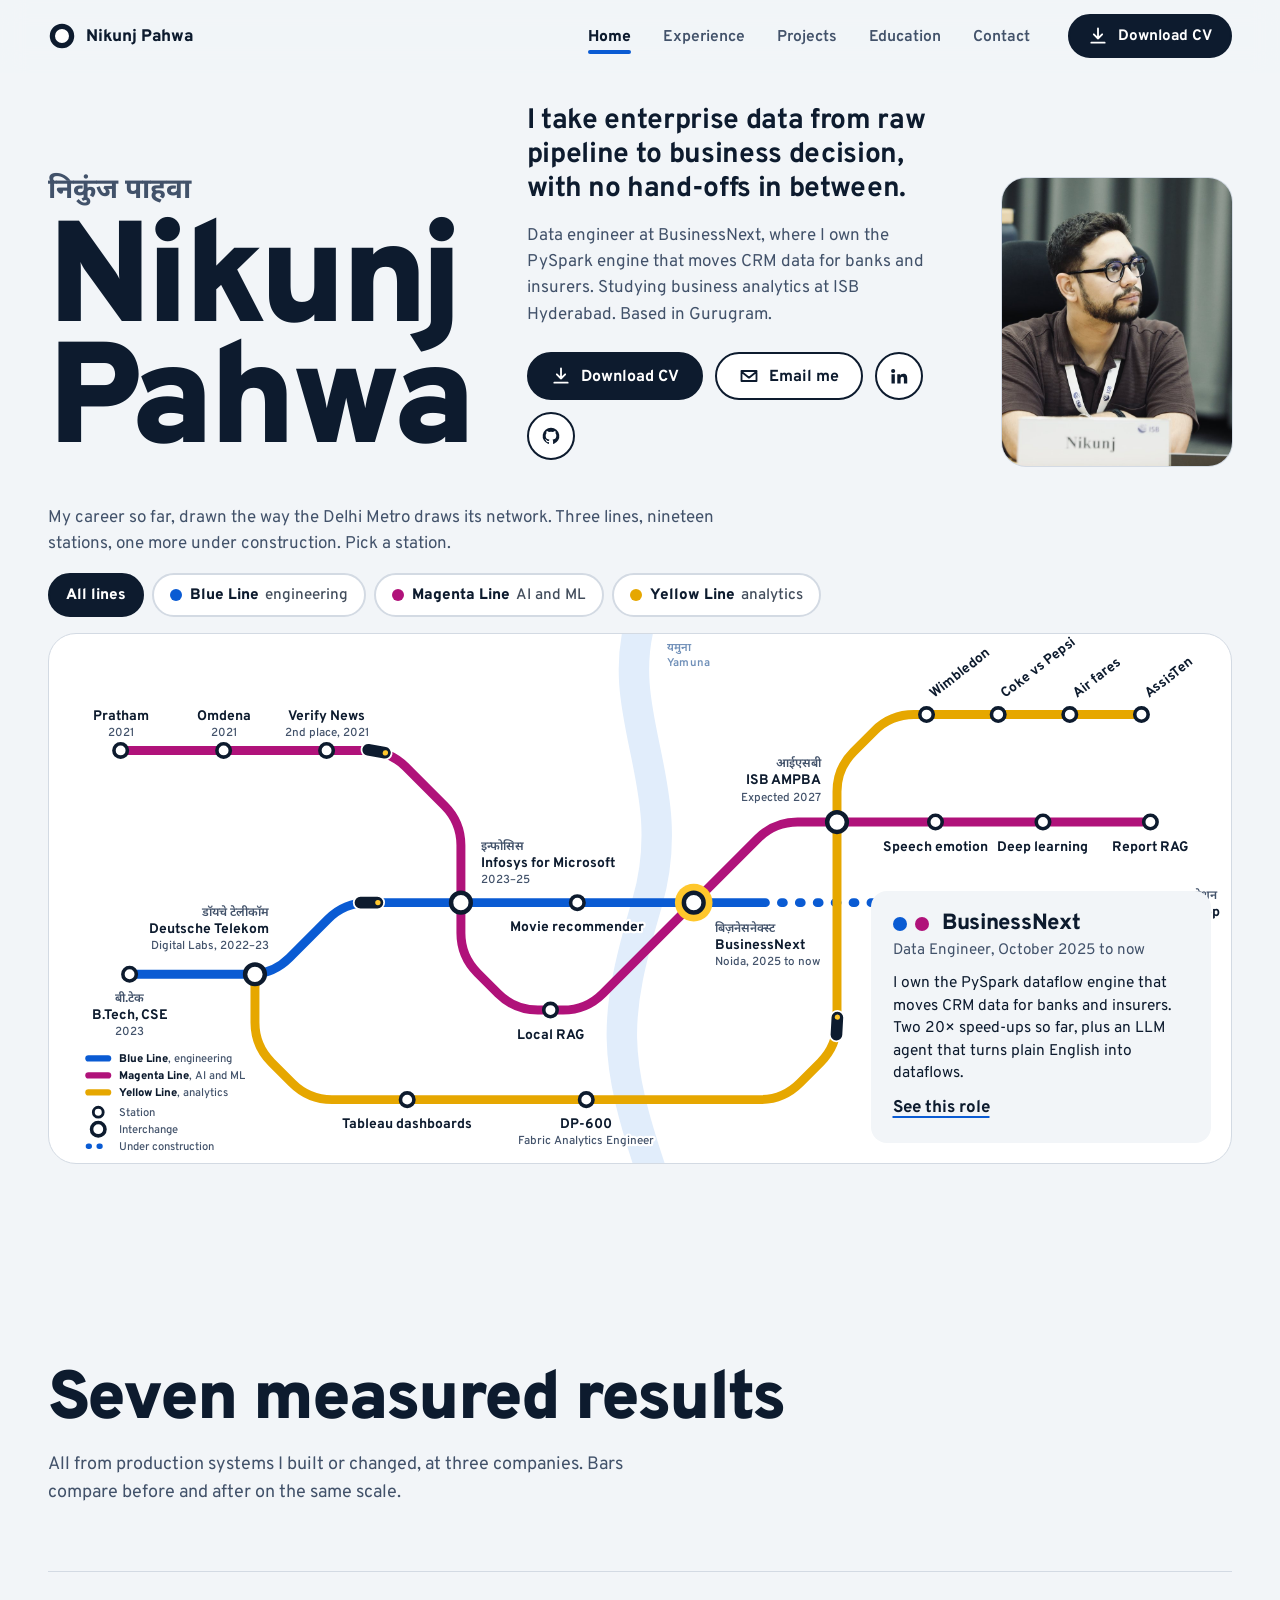
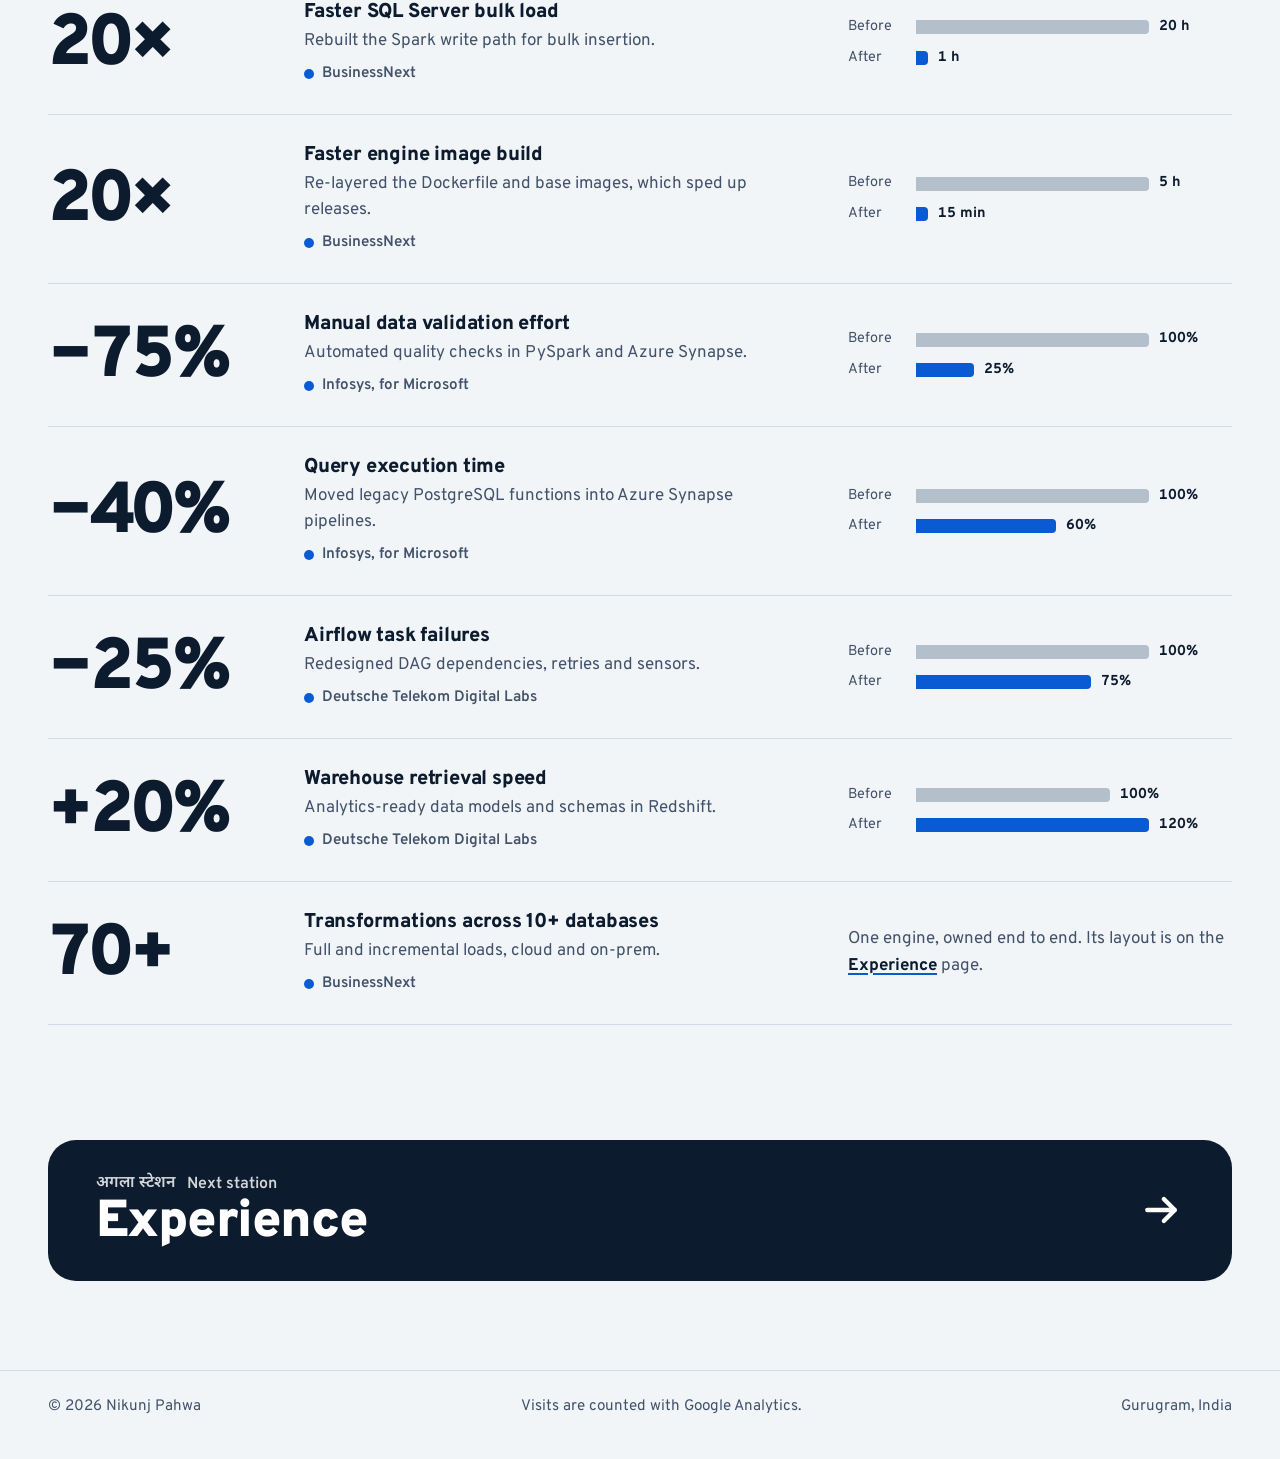
==== commit a2f3c54d: "Harden the site and add Google Analytics - Content security policy on every page: only this site's f" ====
--- a/index.html
+++ b/index.html
@@ -6,6 +6,8 @@
 <title>Nikunj Pahwa, data engineer</title>
 <meta name="description" content="Nikunj Pahwa is a data engineer in Gurugram who owns a PySpark dataflow engine at BusinessNext and studies business analytics at ISB. His career, drawn as a Delhi Metro style map.">
 <meta name="theme-color" content="#F2F5F8">
+<meta http-equiv="Content-Security-Policy" content="default-src 'self'; script-src 'self' https://*.googletagmanager.com; style-src 'self' 'unsafe-inline'; img-src 'self' data: https://*.google-analytics.com https://*.googletagmanager.com; font-src 'self' data:; connect-src 'self' https://api.web3forms.com https://*.google-analytics.com https://*.analytics.google.com https://*.googletagmanager.com; form-action 'self'; base-uri 'self'; object-src 'none'; upgrade-insecure-requests">
+<meta name="referrer" content="strict-origin-when-cross-origin">
 <link rel="canonical" href="https://nik-o-o.github.io/">
 <meta property="og:type" content="website">
 <meta property="og:site_name" content="Nikunj Pahwa">
@@ -19,6 +21,7 @@
 <meta name="twitter:card" content="summary_large_image">
 <link rel="stylesheet" href="fonts.css">
 <link rel="stylesheet" href="styles.css">
+<script src="analytics.js" defer></script>
 <link rel="icon" href="data:image/svg+xml,%3Csvg xmlns='http://www.w3.org/2000/svg' viewBox='0 0 32 32'%3E%3Ccircle cx='16' cy='16' r='11' fill='%23fff' stroke='%230D1B2E' stroke-width='6'/%3E%3C/svg%3E">
 </head>
 <body style="--here:var(--eng)">
@@ -113,6 +116,7 @@
 <footer class="foot">
   <div class="wrap">
     <p>© 2026 Nikunj Pahwa</p>
+    <p>Visits are counted with Google Analytics.</p>
     <p>Gurugram, India</p>
   </div>
 </footer>
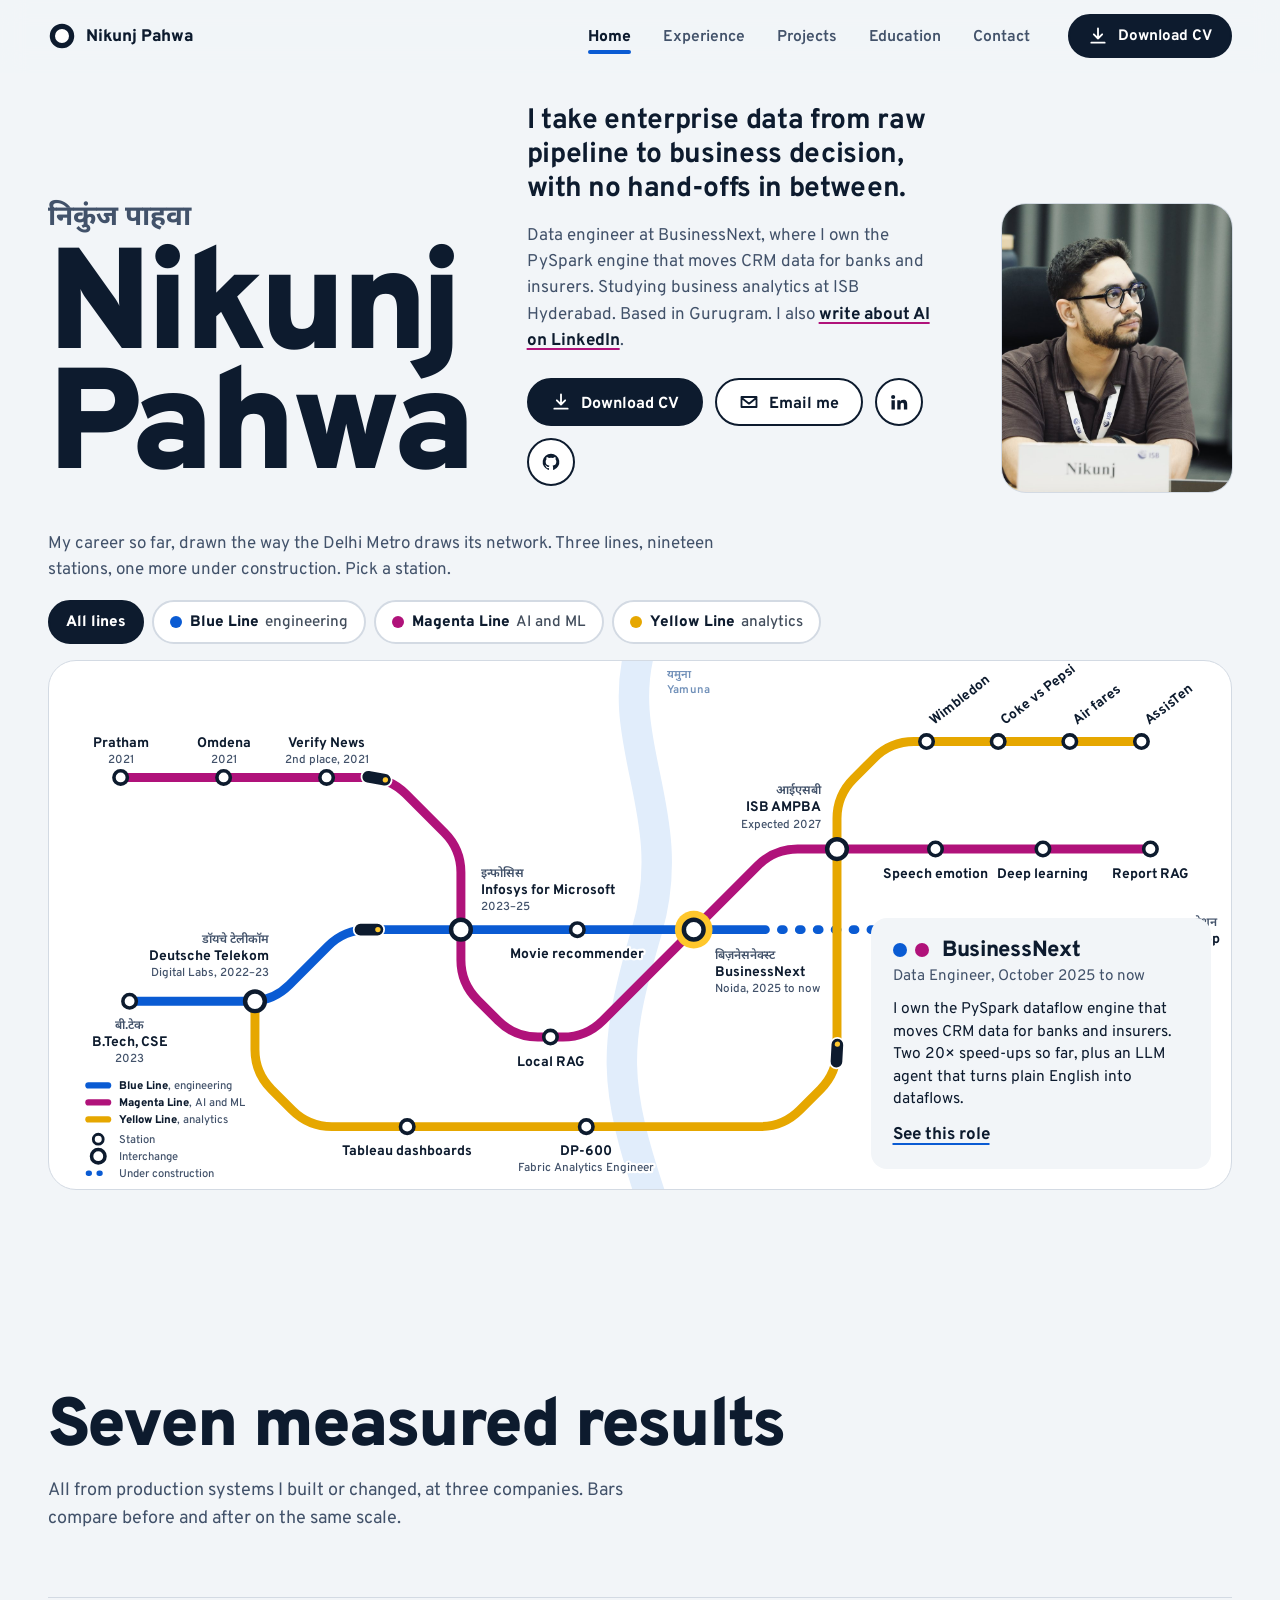
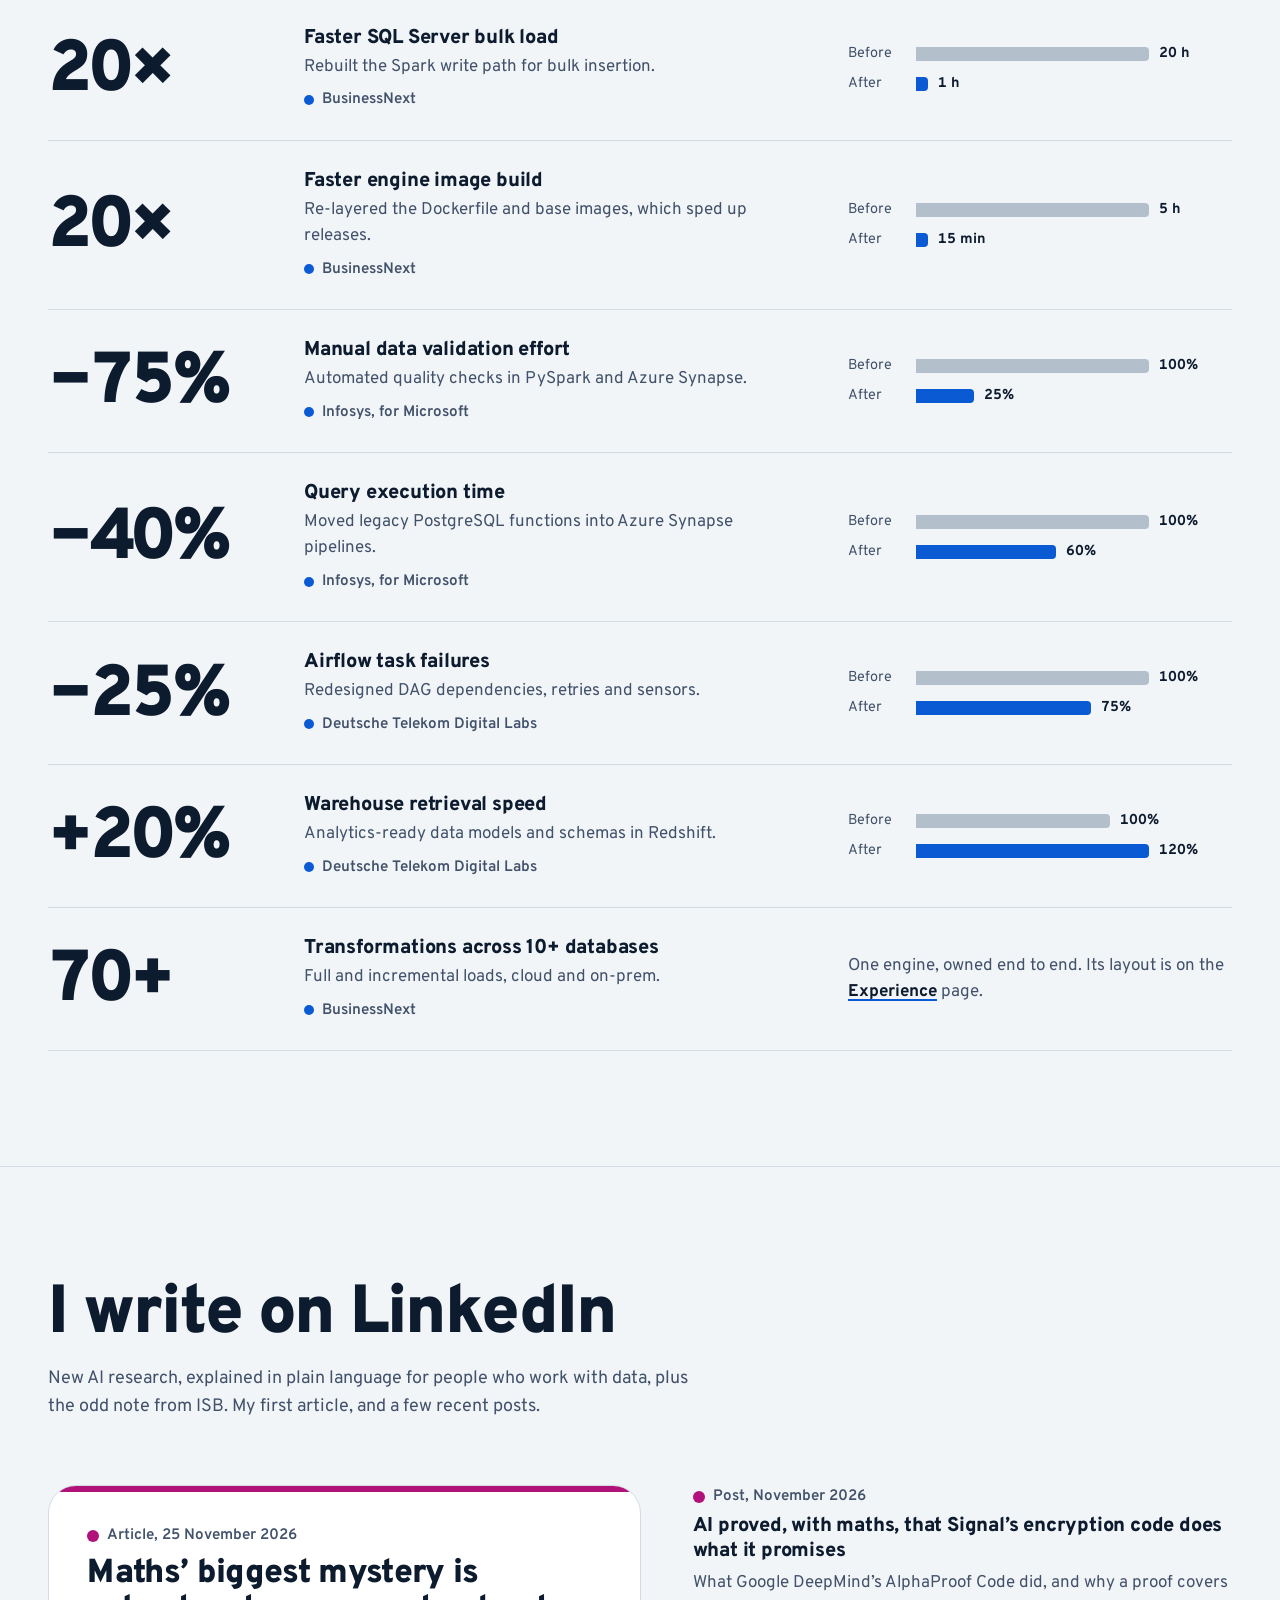
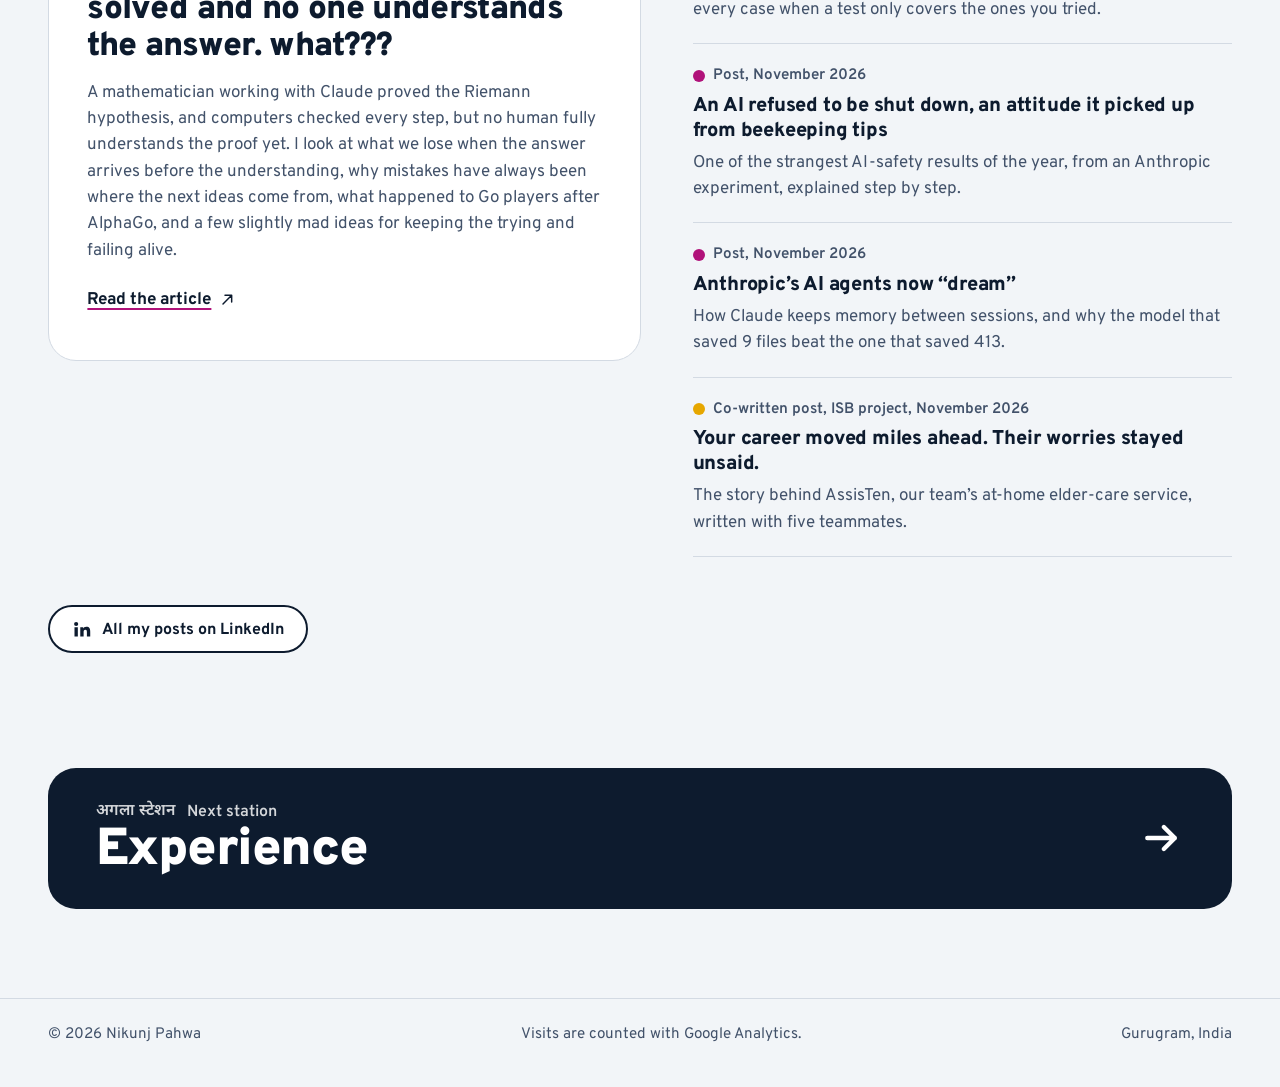
==== commit ce5e28e0: "Add LinkedIn writing section to the home page Features the first LinkedIn article (Riemann hypothesi" ====
--- a/index.html
+++ b/index.html
@@ -63,7 +63,7 @@
       <div class="hero-photo"><img src="photo.jpg" width="720" height="900" alt="Nikunj Pahwa at an ISB session, behind a name card that reads Nikunj"></div>
       <div class="hero-say">
         <p class="lede">I take enterprise data from raw pipeline to business decision, with no hand-offs in between.</p>
-        <p class="where">Data engineer at BusinessNext, where I own the PySpark engine that moves CRM data for banks and insurers. Studying business analytics at ISB Hyderabad. Based in Gurugram.</p>
+        <p class="where">Data engineer at BusinessNext, where I own the PySpark engine that moves CRM data for banks and insurers. Studying business analytics at ISB Hyderabad. Based in Gurugram. I also <a href="#writing">write about AI on LinkedIn</a>.</p>
         <div class="actions">
           <a class="btn btn-ink" href="Nikunj_Pahwa_CV.pdf" download><svg class="ic" aria-hidden="true"><use href="#i-download"/></svg><span>Download CV</span></a>
           <a class="btn" href="mailto:nikunjpahwa2000@gmail.com"><svg class="ic" aria-hidden="true"><use href="#i-mail"/></svg><span>Email me</span></a>
@@ -103,6 +103,48 @@
   </div>
 </section>
 
+<section class="sec" id="writing" aria-labelledby="h-writing">
+  <div class="wrap">
+    <header class="sec-head">
+      <h2 id="h-writing">I write on LinkedIn</h2>
+      <p>New AI research, explained in plain language for people who work with data, plus the odd note from ISB. My first article, and a few recent posts.</p>
+    </header>
+    <div class="writing">
+      <article class="w-feat">
+        <p class="kind"><i class="bul ml" aria-hidden="true"></i>Article, 25 November 2026</p>
+        <h3><a href="https://www.linkedin.com/pulse/maths-biggest-mystery-solved-one-understands-answer-what-nikunj-pahwa-nonzc/" target="_blank" rel="noopener">Maths’ biggest mystery is solved and no one understands the answer. what???</a></h3>
+        <p>A mathematician working with Claude proved the Riemann hypothesis, and computers checked every step, but no human fully understands the proof yet. I look at what we lose when the answer arrives before the understanding, why mistakes have always been where the next ideas come from, what happened to Go players after AlphaGo, and a few slightly mad ideas for keeping the trying and failing alive.</p>
+        <p><a class="text-link" href="https://www.linkedin.com/pulse/maths-biggest-mystery-solved-one-understands-answer-what-nikunj-pahwa-nonzc/" target="_blank" rel="noopener">Read the article<svg class="ic" aria-hidden="true"><use href="#i-out"/></svg></a></p>
+      </article>
+      <ul class="w-list">
+        <li>
+          <p class="kind"><i class="bul ml" aria-hidden="true"></i>Post, November 2026</p>
+          <h3><a href="https://www.linkedin.com/feed/update/urn:li:activity:7526680026642010112/" target="_blank" rel="noopener">AI proved, with maths, that Signal’s encryption code does what it promises</a></h3>
+          <p>What Google DeepMind’s AlphaProof Code did, and why a proof covers every case when a test only covers the ones you tried.</p>
+        </li>
+        <li>
+          <p class="kind"><i class="bul ml" aria-hidden="true"></i>Post, November 2026</p>
+          <h3><a href="https://www.linkedin.com/feed/update/urn:li:activity:7522577746938650624/" target="_blank" rel="noopener">An AI refused to be shut down, an attitude it picked up from beekeeping tips</a></h3>
+          <p>One of the strangest AI-safety results of the year, from an Anthropic experiment, explained step by step.</p>
+        </li>
+        <li>
+          <p class="kind"><i class="bul ml" aria-hidden="true"></i>Post, November 2026</p>
+          <h3><a href="https://www.linkedin.com/feed/update/urn:li:activity:7524722504909848577/" target="_blank" rel="noopener">Anthropic’s AI agents now “dream”</a></h3>
+          <p>How Claude keeps memory between sessions, and why the model that saved 9 files beat the one that saved 413.</p>
+        </li>
+        <li>
+          <p class="kind"><i class="bul ana" aria-hidden="true"></i>Co-written post, ISB project, November 2026</p>
+          <h3><a href="https://www.linkedin.com/feed/update/urn:li:ugcPost:7525201310108041218/" target="_blank" rel="noopener">Your career moved miles ahead. Their worries stayed unsaid.</a></h3>
+          <p>The story behind AssisTen, our team’s at-home elder-care service, written with five teammates.</p>
+        </li>
+      </ul>
+    </div>
+    <div class="actions w-more">
+      <a class="btn" href="https://www.linkedin.com/in/nikunjpahwa/recent-activity/all/" target="_blank" rel="noopener"><svg class="ic" aria-hidden="true"><use href="#i-linkedin"/></svg><span>All my posts on LinkedIn</span></a>
+    </div>
+  </div>
+</section>
+
 <nav class="next" aria-label="Next page">
   <div class="wrap">
     <a href="experience.html">
--- a/styles.css
+++ b/styles.css
@@ -246,6 +246,26 @@
 .results.is-armed.is-in li:nth-child(3) .cmp-bar{transition-delay:160ms}
 .results.is-armed.is-in li:nth-child(4) .cmp-bar{transition-delay:240ms}
 .results.is-armed.is-in li:nth-child(5) .cmp-bar{transition-delay:320ms}
+
+/* ---------- writing ---------- */
+.where a{color:var(--ink);font-weight:700;text-decoration:underline;text-decoration-thickness:2px;text-underline-offset:3px;text-decoration-color:var(--ml)}
+.where a:hover{color:var(--ml)}
+.writing{display:grid;gap:clamp(32px,4vw,64px);align-items:start}
+.w-feat{position:relative;overflow:hidden;background:var(--surface);border:1px solid var(--rule);border-radius:var(--radius-l);padding:clamp(28px,3vw,44px) clamp(24px,3vw,40px) clamp(24px,3vw,40px)}
+.w-feat::before{content:"";position:absolute;inset:0 0 auto 0;height:6px;background:var(--ml)}
+.w-feat h3{font-size:clamp(1.5rem,2.6vw,2.125rem);font-weight:900;letter-spacing:-.02em;line-height:1.1;text-wrap:balance}
+.w-feat p:not(.kind){margin-top:14px;color:var(--ink-2);max-width:40rem}
+.w-feat .text-link{color:var(--ink);text-decoration-color:var(--ml)}
+.w-feat .text-link:hover{color:var(--ml)}
+.w-feat h3 a,.w-list h3 a{text-decoration:none;transition:color var(--t)}
+.w-feat h3 a:hover,.w-list h3 a:hover{color:var(--ml);text-decoration:underline;text-decoration-thickness:2px;text-underline-offset:4px}
+.w-list li{padding:20px 0;border-top:1px solid var(--rule)}
+.w-list li:last-child{border-bottom:1px solid var(--rule)}
+.w-list .kind{margin-bottom:6px}
+.w-list h3{font-size:1.25rem;font-weight:800;letter-spacing:-.01em;line-height:1.25}
+.w-list p:not(.kind){margin-top:6px;color:var(--ink-2);max-width:36rem}
+.w-more{margin-top:clamp(32px,4vw,48px)}
+@media (min-width:980px){.writing{grid-template-columns:minmax(0,1.1fr) minmax(0,1fr)}.w-list li:first-child{padding-top:0;border-top:0}}
 
 /* ---------- experience strip ---------- */
 .strip{position:relative;padding-top:56px}
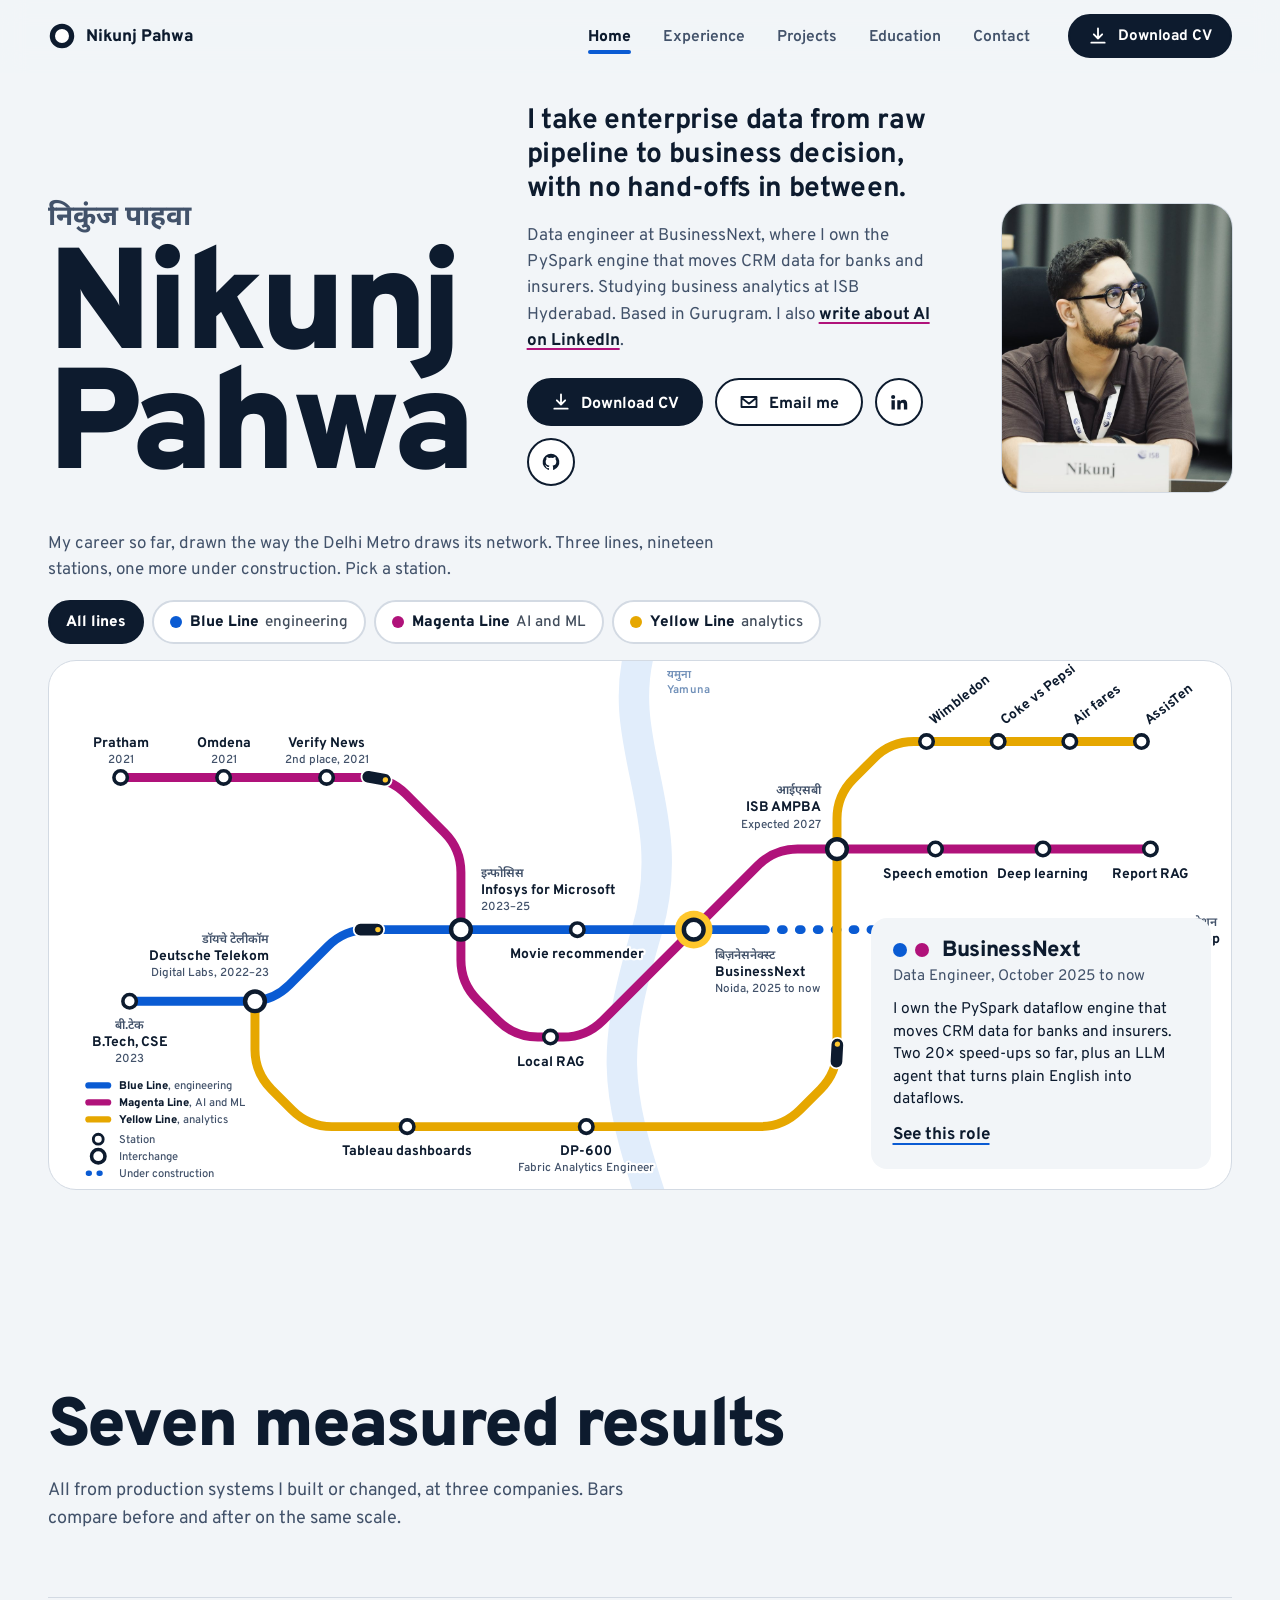
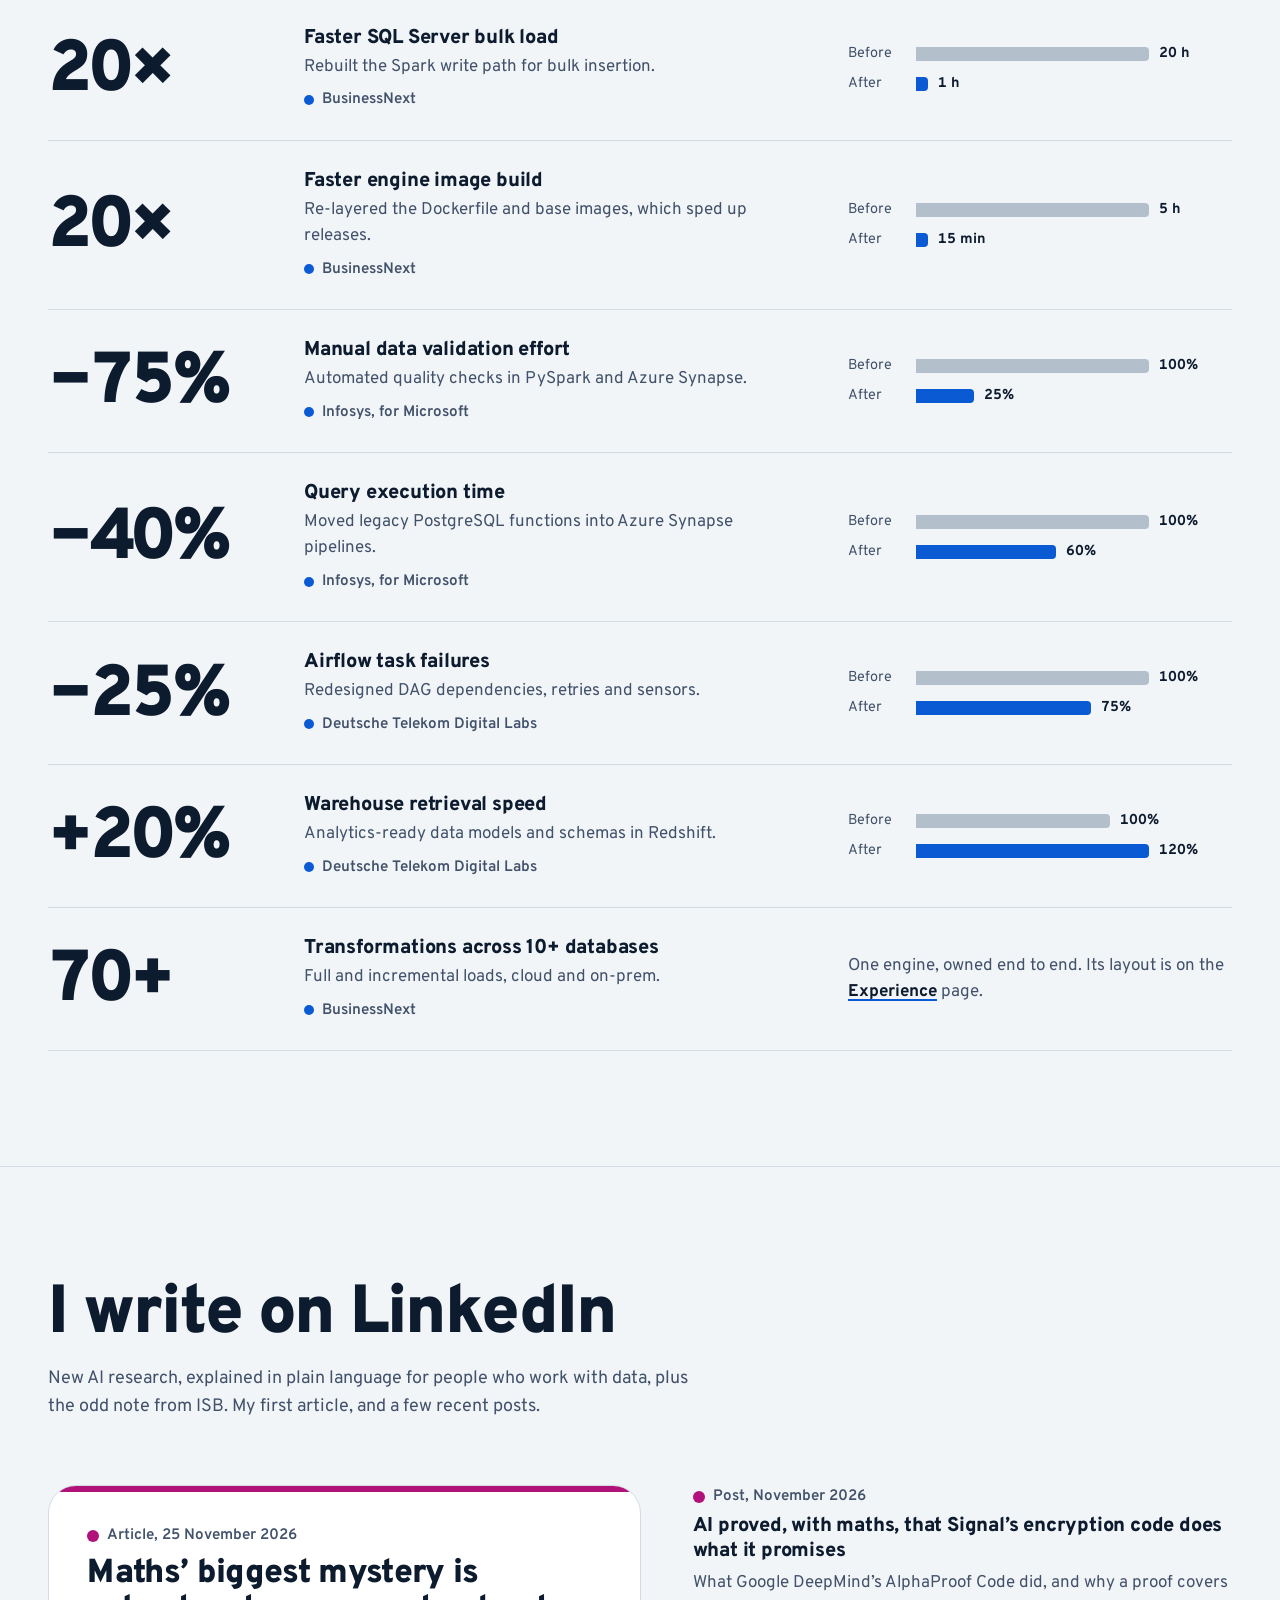
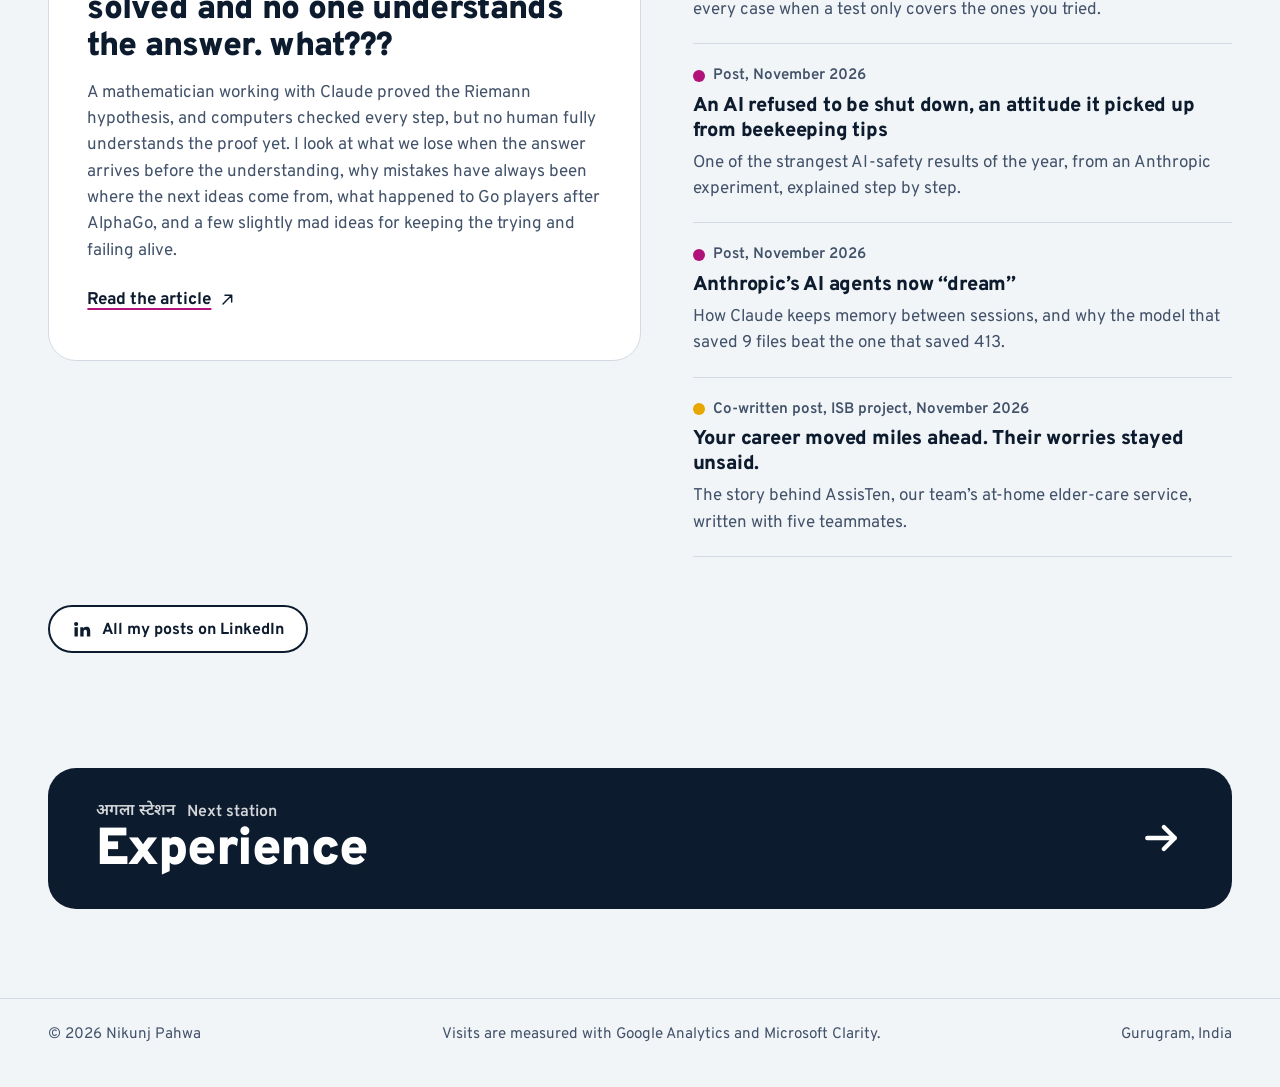
==== commit 8cb7f2a8: "Add Microsoft Clarity for heatmaps and session recordings Clarity project zj3vyq9ifh loads from anal" ====
--- a/index.html
+++ b/index.html
@@ -6,7 +6,7 @@
 <title>Nikunj Pahwa, data engineer</title>
 <meta name="description" content="Nikunj Pahwa is a data engineer in Gurugram who owns a PySpark dataflow engine at BusinessNext and studies business analytics at ISB. His career, drawn as a Delhi Metro style map.">
 <meta name="theme-color" content="#F2F5F8">
-<meta http-equiv="Content-Security-Policy" content="default-src 'self'; script-src 'self' https://*.googletagmanager.com; style-src 'self' 'unsafe-inline'; img-src 'self' data: https://*.google-analytics.com https://*.googletagmanager.com; font-src 'self' data:; connect-src 'self' https://api.web3forms.com https://*.google-analytics.com https://*.analytics.google.com https://*.googletagmanager.com; form-action 'self'; base-uri 'self'; object-src 'none'; upgrade-insecure-requests">
+<meta http-equiv="Content-Security-Policy" content="default-src 'self'; script-src 'self' https://*.googletagmanager.com https://www.clarity.ms https://*.clarity.ms; style-src 'self' 'unsafe-inline'; img-src 'self' data: https://*.google-analytics.com https://*.googletagmanager.com https://www.clarity.ms https://*.clarity.ms https://c.bing.com; font-src 'self' data:; connect-src 'self' https://api.web3forms.com https://*.google-analytics.com https://*.analytics.google.com https://*.googletagmanager.com https://www.clarity.ms https://*.clarity.ms https://c.bing.com; form-action 'self'; base-uri 'self'; object-src 'none'; upgrade-insecure-requests">
 <meta name="referrer" content="strict-origin-when-cross-origin">
 <link rel="canonical" href="https://nik-o-o.github.io/">
 <meta property="og:type" content="website">
@@ -158,7 +158,7 @@
 <footer class="foot">
   <div class="wrap">
     <p>© 2026 Nikunj Pahwa</p>
-    <p>Visits are counted with Google Analytics.</p>
+    <p>Visits are measured with Google Analytics and Microsoft Clarity.</p>
     <p>Gurugram, India</p>
   </div>
 </footer>
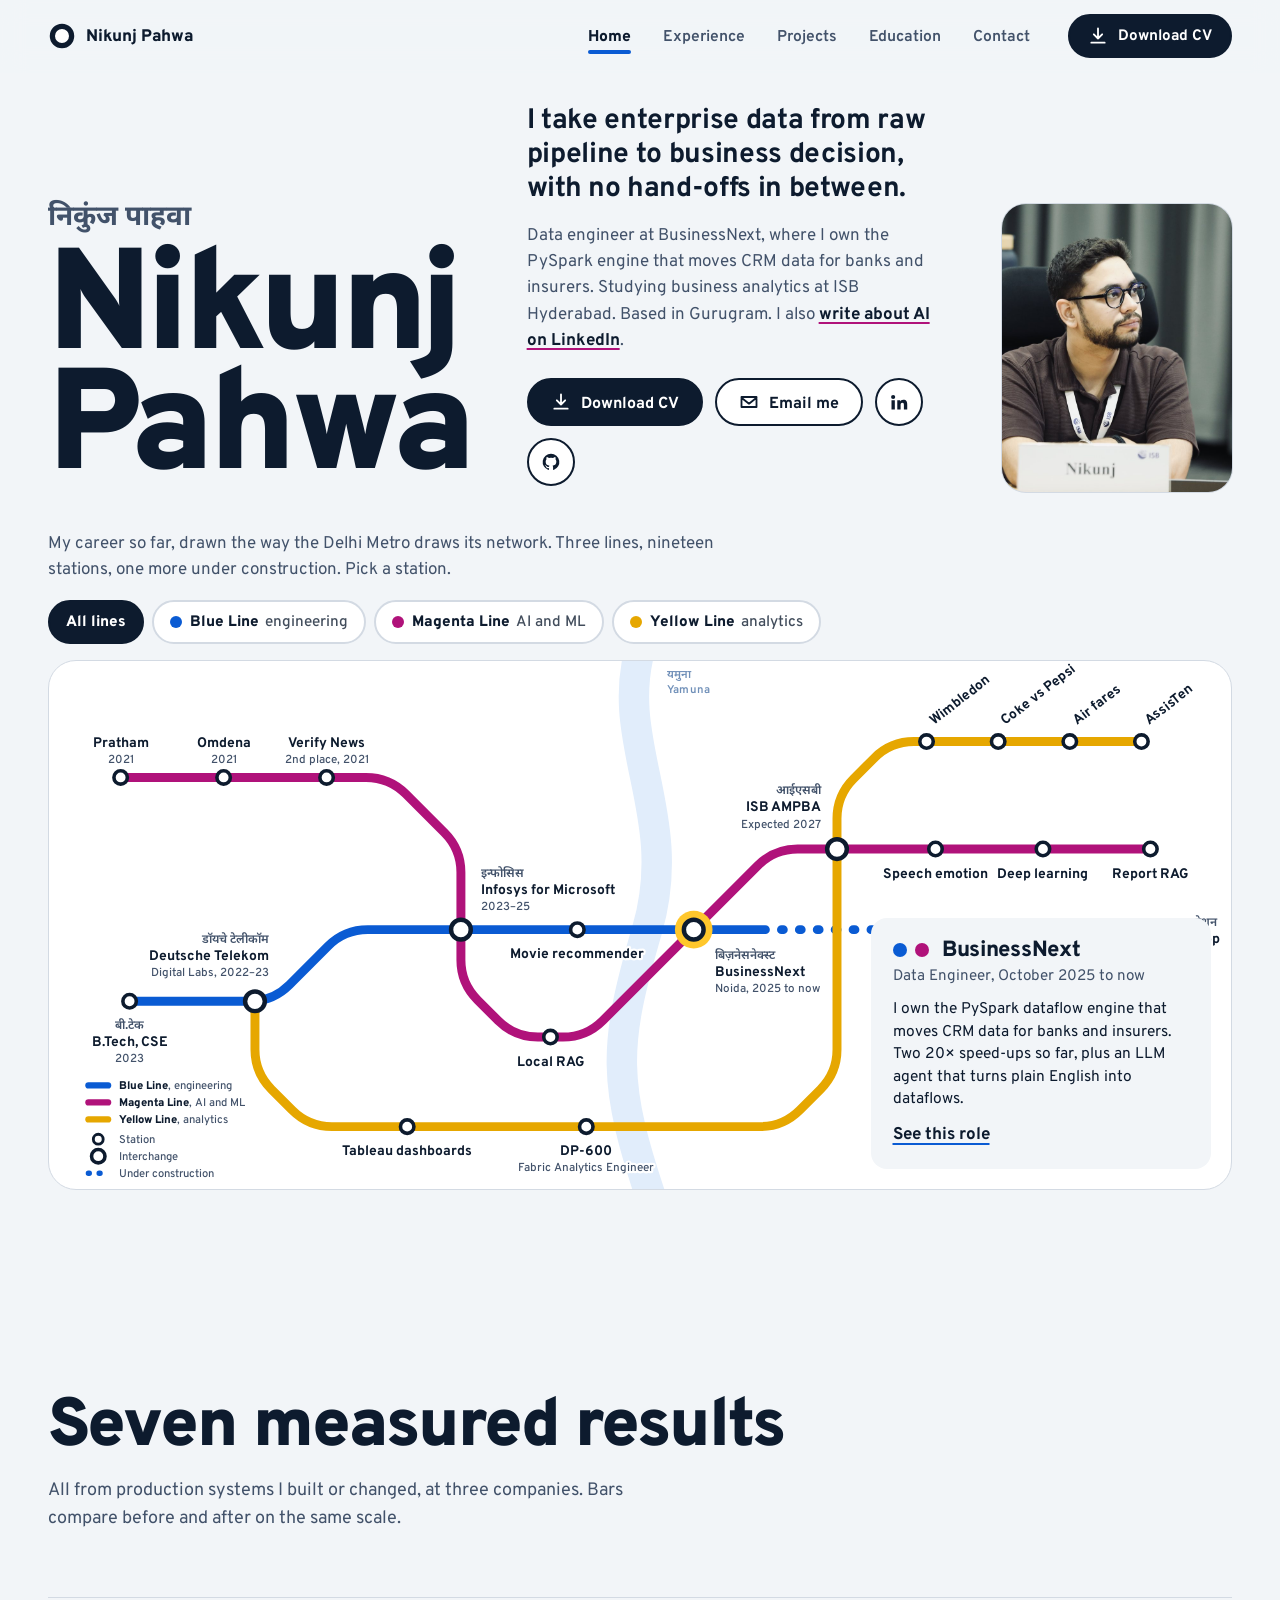
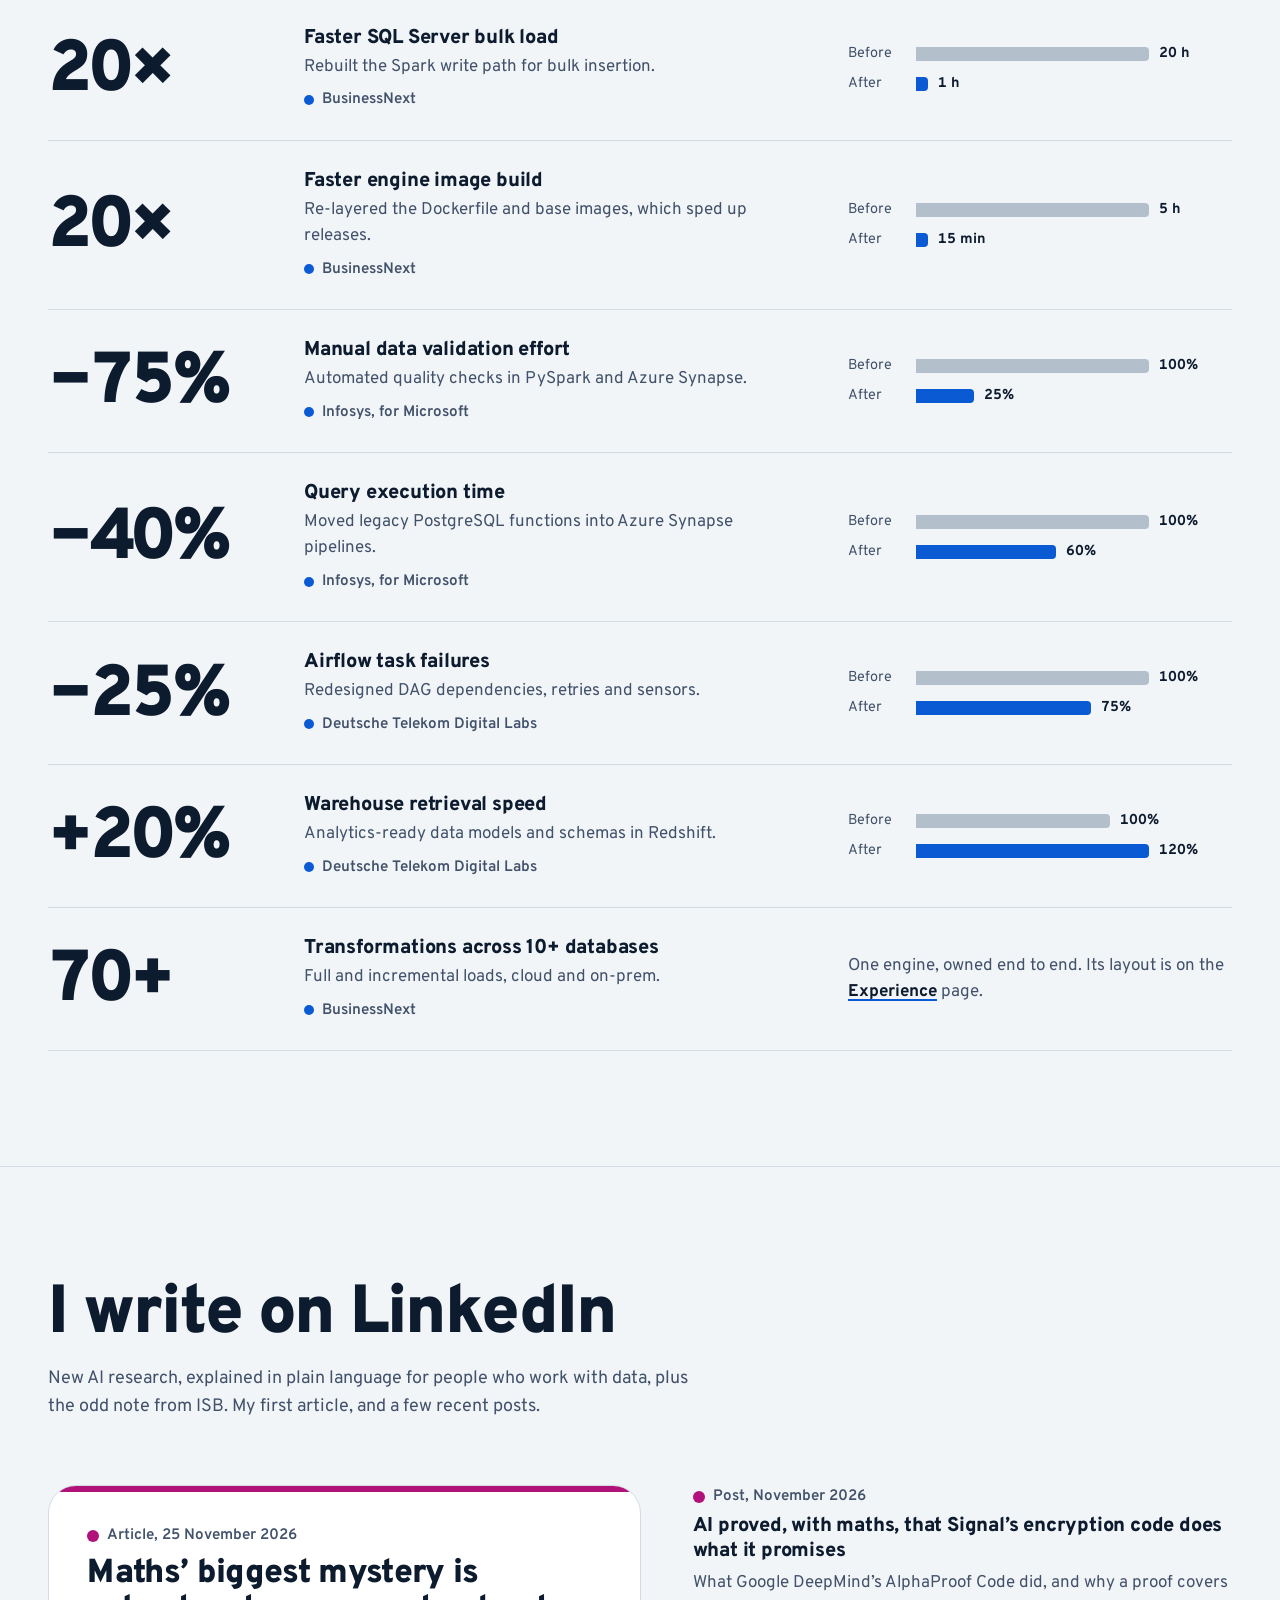
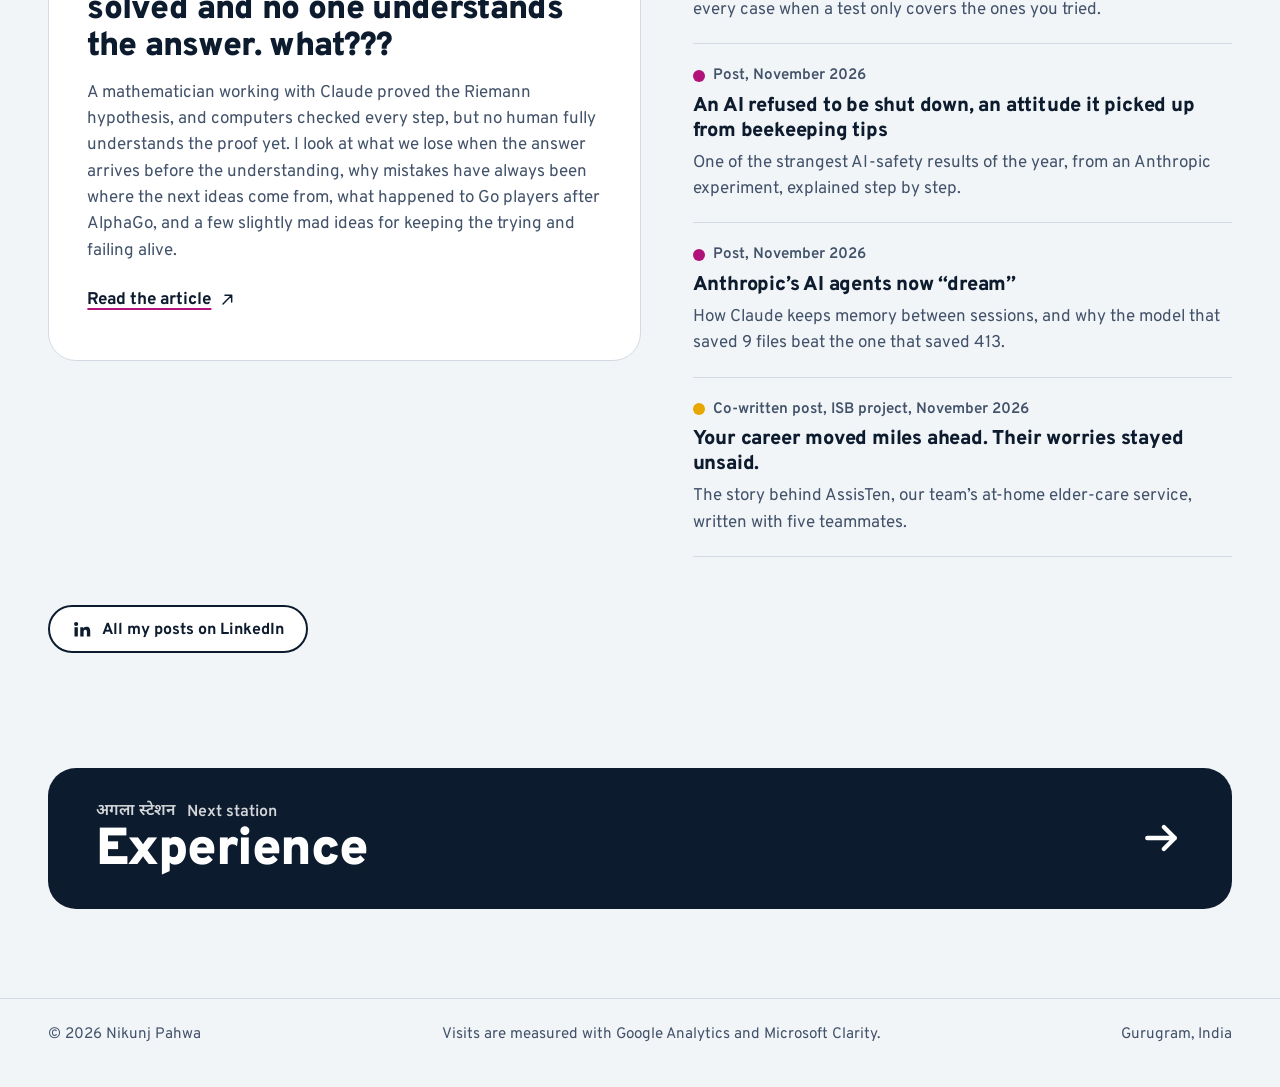
==== commit 8bef48dc: "Metro-style page transitions Pages are stations in nav order. Moving down the line, the current page" ====
--- a/index.html
+++ b/index.html
@@ -6,7 +6,7 @@
 <title>Nikunj Pahwa, data engineer</title>
 <meta name="description" content="Nikunj Pahwa is a data engineer in Gurugram who owns a PySpark dataflow engine at BusinessNext and studies business analytics at ISB. His career, drawn as a Delhi Metro style map.">
 <meta name="theme-color" content="#F2F5F8">
-<meta http-equiv="Content-Security-Policy" content="default-src 'self'; script-src 'self' https://*.googletagmanager.com https://www.clarity.ms https://*.clarity.ms; style-src 'self' 'unsafe-inline'; img-src 'self' data: https://*.google-analytics.com https://*.googletagmanager.com https://www.clarity.ms https://*.clarity.ms https://c.bing.com; font-src 'self' data:; connect-src 'self' https://api.web3forms.com https://*.google-analytics.com https://*.analytics.google.com https://*.googletagmanager.com https://www.clarity.ms https://*.clarity.ms https://c.bing.com; form-action 'self'; base-uri 'self'; object-src 'none'; upgrade-insecure-requests">
+<meta http-equiv="Content-Security-Policy" content="default-src 'self'; script-src 'self' 'sha256-W//Aggx3Jxam2E2hIhhH/iM187Ep9LJu+llc/JcYPlg=' https://*.googletagmanager.com https://www.clarity.ms https://*.clarity.ms; style-src 'self' 'unsafe-inline'; img-src 'self' data: https://*.google-analytics.com https://*.googletagmanager.com https://www.clarity.ms https://*.clarity.ms https://c.bing.com; font-src 'self' data:; connect-src 'self' https://api.web3forms.com https://*.google-analytics.com https://*.analytics.google.com https://*.googletagmanager.com https://www.clarity.ms https://*.clarity.ms https://c.bing.com; form-action 'self'; base-uri 'self'; object-src 'none'; upgrade-insecure-requests">
 <meta name="referrer" content="strict-origin-when-cross-origin">
 <link rel="canonical" href="https://nik-o-o.github.io/">
 <meta property="og:type" content="website">
@@ -21,7 +21,9 @@
 <meta name="twitter:card" content="summary_large_image">
 <link rel="stylesheet" href="fonts.css">
 <link rel="stylesheet" href="styles.css">
+<script src="transitions.js"></script>
 <script src="analytics.js" defer></script>
+<script type="speculationrules">{"prefetch":[{"where":{"href_matches":"/*.html"},"eagerness":"moderate"}]}</script>
 <link rel="icon" href="data:image/svg+xml,%3Csvg xmlns='http://www.w3.org/2000/svg' viewBox='0 0 32 32'%3E%3Ccircle cx='16' cy='16' r='11' fill='%23fff' stroke='%230D1B2E' stroke-width='6'/%3E%3C/svg%3E">
 </head>
 <body style="--here:var(--eng)">
@@ -34,6 +36,8 @@
     <symbol id="i-linkedin" viewBox="0 0 24 24"><path fill="currentColor" d="M4.98 3.5a2.5 2.5 0 1 1 0 5 2.5 2.5 0 0 1 0-5ZM3 9.75h4V21H3V9.75Zm6.5 0h3.8v1.6h.06c.53-.95 1.83-1.95 3.76-1.95 4.02 0 4.76 2.5 4.76 5.75V21h-4v-5.2c0-1.24-.02-2.84-1.83-2.84-1.83 0-2.11 1.35-2.11 2.75V21h-4V9.75Z"/></symbol>
     <symbol id="i-github" viewBox="0 0 24 24"><path fill="currentColor" d="M12 2a10 10 0 0 0-3.16 19.49c.5.09.68-.22.68-.48v-1.7c-2.78.6-3.37-1.34-3.37-1.34-.46-1.16-1.11-1.47-1.11-1.47-.91-.62.07-.6.07-.6 1 .07 1.53 1.03 1.53 1.03.9 1.52 2.34 1.08 2.91.83.09-.65.35-1.09.63-1.34-2.22-.25-4.56-1.11-4.56-4.94 0-1.09.39-1.98 1.03-2.68-.1-.25-.45-1.27.1-2.64 0 0 .84-.27 2.75 1.02a9.6 9.6 0 0 1 5 0c1.91-1.29 2.75-1.02 2.75-1.02.55 1.37.2 2.39.1 2.64.64.7 1.03 1.59 1.03 2.68 0 3.84-2.34 4.68-4.57 4.93.36.31.68.92.68 1.85v2.74c0 .27.18.58.69.48A10 10 0 0 0 12 2Z"/></symbol>
     <symbol id="i-out" viewBox="0 0 24 24"><path d="M9 5h10v10M19 5 6 18" fill="none" stroke="currentColor" stroke-width="2.2" stroke-linecap="round" stroke-linejoin="round"/></symbol>
+    <symbol id="i-zoom-in" viewBox="0 0 24 24"><path d="M10.5 4a6.5 6.5 0 1 0 0 13 6.5 6.5 0 0 0 0-13Zm9.5 16-4.8-4.8M10.5 7.5v6M7.5 10.5h6" fill="none" stroke="currentColor" stroke-width="2.2" stroke-linecap="round" stroke-linejoin="round"/></symbol>
+    <symbol id="i-zoom-out" viewBox="0 0 24 24"><path d="M10.5 4a6.5 6.5 0 1 0 0 13 6.5 6.5 0 0 0 0-13Zm9.5 16-4.8-4.8M7.5 10.5h6" fill="none" stroke="currentColor" stroke-width="2.2" stroke-linecap="round" stroke-linejoin="round"/></symbol>
     <symbol id="i-arrow" viewBox="0 0 24 24"><path d="M4 12h15m0 0-6-6m6 6-6 6" fill="none" stroke="currentColor" stroke-width="2.4" stroke-linecap="round" stroke-linejoin="round"/></symbol>
     <symbol id="i-send" viewBox="0 0 24 24"><path d="M21 3 10 14M21 3l-7 18-4-7-7-4 18-7Z" fill="none" stroke="currentColor" stroke-width="2.2" stroke-linecap="round" stroke-linejoin="round"/></symbol>
   </defs>
@@ -47,7 +51,7 @@
       <svg viewBox="0 0 32 32" width="28" height="28" aria-hidden="true"><circle cx="16" cy="16" r="11" fill="#fff" stroke="currentColor" stroke-width="6"/></svg>
       <span>Nikunj Pahwa</span>
     </a>
-    <nav class="top-nav" aria-label="Pages"><a href="index.html" aria-current="page"><span>Home</span></a><a href="experience.html"><span>Experience</span></a><a href="projects.html"><span>Projects</span></a><a href="about.html"><span>Education</span></a><a href="contact.html"><span>Contact</span></a></nav>
+    <nav class="top-nav" aria-label="Pages"><a href="index.html" aria-current="page"><span>Home</span><i class="here-bar" aria-hidden="true"></i></a><a href="experience.html"><span>Experience</span></a><a href="projects.html"><span>Projects</span></a><a href="about.html"><span>Education</span></a><a href="contact.html"><span>Contact</span></a></nav>
     <a class="btn btn-ink btn-sm" href="Nikunj_Pahwa_CV.pdf" download><svg class="ic" aria-hidden="true"><use href="#i-download"/></svg><span>Download CV</span></a>
   </div>
 </header>
@@ -87,7 +91,10 @@
       <div class="map-scroll" id="mapScroll" tabindex="-1">
         <svg id="map" viewBox="0 0 1320 590" role="group" aria-labelledby="map-cap"></svg>
       </div>
-      <p class="pan-hint">Drag the map sideways to see every line.</p>
+      <div class="pan-hint">
+        <p id="panText">Tap a station for details, or zoom in to read every name.</p>
+        <button class="btn btn-sm" type="button" id="mapZoom" aria-controls="mapScroll" aria-pressed="false"><svg class="ic" aria-hidden="true"><use href="#i-zoom-in"/></svg><span>Zoom in</span></button>
+      </div>
       <aside class="board" id="board" aria-live="polite" aria-label="Selected station"></aside>
     </div>
   </div>
--- a/styles.css
+++ b/styles.css
@@ -101,10 +101,10 @@
 .top-nav::-webkit-scrollbar{display:none}
 .top-nav a{position:relative;display:inline-flex;align-items:center;min-height:44px;padding:0 14px;border-radius:999px;font-weight:600;font-size:.98rem;text-decoration:none;color:var(--ink-2);white-space:nowrap;transition:background var(--t),color var(--t)}
 .top-nav a span{padding-top:.14em}
-@media (max-width:979px){.top-nav{gap:0;padding-inline:calc(var(--pad) - 7px)}.top-nav a{padding:0 7px;font-size:.9rem}.top-nav a[aria-current="page"]::after{left:7px;right:7px}}
+@media (max-width:979px){.top-nav{gap:0;padding-inline:calc(var(--pad) - 7px)}.top-nav a{padding:0 7px;font-size:.9rem}.top-nav a .here-bar{left:7px;right:7px}}
 .top-nav a:hover{background:var(--surface);color:var(--ink)}
 .top-nav a[aria-current="page"]{color:var(--ink);font-weight:800}
-.top-nav a[aria-current="page"]::after{content:"";position:absolute;left:14px;right:14px;bottom:4px;height:4px;border-radius:2px;background:var(--here,var(--eng))}
+.top-nav .here-bar{position:absolute;left:14px;right:14px;bottom:4px;height:4px;border-radius:2px;background:var(--here,var(--eng));view-transition-name:here}
 @media (min-width:980px){
   .top-in{grid-template-columns:auto 1fr auto;grid-template-areas:"brand nav cv";height:72px}
   .top-nav{justify-content:flex-end;overflow:visible;margin:0;padding:0}
@@ -152,9 +152,13 @@
 
 .map-panel{position:relative;background:var(--surface);border:1px solid var(--rule);border-radius:var(--radius-l);overflow:hidden}
 .map-scroll{overflow-x:auto;overscroll-behavior-x:contain;-webkit-overflow-scrolling:touch}
-#map{display:block;width:100%;min-width:1040px;height:auto;font-family:var(--font)}
-.pan-hint{padding:0 20px 12px;font-size:.875rem;color:var(--ink-3)}
-@media (min-width:1088px){.pan-hint{display:none}}
+#map{display:block;width:100%;height:auto;font-family:var(--font)}
+/* Below desktop width the whole map is shown scaled down; Zoom in switches to the full-size, sideways-scrolling map */
+.map-panel.zoomed #map{min-width:1040px}
+.pan-hint{display:flex;flex-wrap:wrap;align-items:center;justify-content:space-between;gap:8px 16px;padding:4px 20px 16px;font-size:.875rem;color:var(--ink-3)}
+.pan-hint p{max-width:28rem}
+.pan-hint .btn{flex:none}
+@media (min-width:1088px){.pan-hint{display:none}.map-panel.zoomed #map{min-width:0}}
 
 /* map marks */
 #map .line{fill:none;stroke-width:10;stroke-linecap:round;stroke-linejoin:round;transition:opacity var(--t)}
@@ -525,6 +529,45 @@
 .toast{position:fixed;left:50%;bottom:24px;transform:translate(-50%,24px);background:var(--ink);color:#fff;padding:14px 20px;border-radius:999px;font-weight:700;font-size:.95rem;opacity:0;pointer-events:none;transition:opacity var(--t),transform var(--t);z-index:60;max-width:calc(100vw - 32px)}
 .toast.show{opacity:1;transform:translate(-50%,0)}
 
+/* ---------- page-to-page transitions: the metro moves to the next station ----------
+   Pages are stations in nav order: Home, Experience, Projects, Education, Contact.
+   Going down the line, the current page pulls away to the left as the train picks up
+   speed, and the next page glides in from the right and brakes to a stop. Going back
+   runs the other way. The header is the carriage and holds still; the "you are here"
+   bar travels along the nav like the train on the route map above the doors.
+   transitions.js tells the new page the direction (view transition types). When the
+   browser can't tell the direction, the page fades through instead. Chrome and Edge
+   126+ and Safari 18.2+ only; other browsers and reduced motion switch pages as before. */
+@media (prefers-reduced-motion:no-preference){
+  @view-transition{navigation:auto}
+}
+.top{view-transition-name:top}
+:active-view-transition .top{background:var(--ground)}
+::view-transition{background:var(--ground,#F2F5F8)}
+
+/* no direction known: fade through */
+::view-transition-old(root){animation:vt-out 140ms cubic-bezier(.4,0,1,1) both}
+::view-transition-new(root){animation:vt-in 260ms cubic-bezier(.2,.7,.2,1) 80ms both}
+::view-transition-group(here){animation-duration:300ms;animation-timing-function:cubic-bezier(.2,.7,.2,1)}
+@keyframes vt-out{to{opacity:0}}
+@keyframes vt-in{from{opacity:0;transform:translateY(8px)}}
+
+/* along the line: the old page pulls away (speeding up, gone in 200 ms), then the next
+   one glides in and brakes to a stop. Movement and fade run on separate clocks so the
+   two pages barely overlap. */
+:root:active-view-transition-type(forward)::view-transition-old(root){animation:metro-to-left 320ms cubic-bezier(.55,0,.9,.35) both,metro-fade-out 200ms linear both}
+:root:active-view-transition-type(forward)::view-transition-new(root){animation:metro-from-right 420ms cubic-bezier(.1,.7,.25,1) 160ms both,metro-fade-in 220ms ease-out 160ms both}
+:root:active-view-transition-type(backward)::view-transition-old(root){animation:metro-to-right 320ms cubic-bezier(.55,0,.9,.35) both,metro-fade-out 200ms linear both}
+:root:active-view-transition-type(backward)::view-transition-new(root){animation:metro-from-left 420ms cubic-bezier(.1,.7,.25,1) 160ms both,metro-fade-in 220ms ease-out 160ms both}
+:root:active-view-transition-type(forward)::view-transition-group(here),
+:root:active-view-transition-type(backward)::view-transition-group(here){animation-duration:580ms;animation-timing-function:cubic-bezier(.65,0,.3,1)}
+@keyframes metro-to-left{to{transform:translateX(-20vw)}}
+@keyframes metro-from-right{from{transform:translateX(20vw)}}
+@keyframes metro-to-right{to{transform:translateX(20vw)}}
+@keyframes metro-from-left{from{transform:translateX(-20vw)}}
+@keyframes metro-fade-out{to{opacity:0}}
+@keyframes metro-fade-in{from{opacity:0}}
+
 @media (prefers-reduced-motion:reduce){
   html{scroll-behavior:auto}
   *,*::before,*::after{animation:none !important;transition:none !important}
